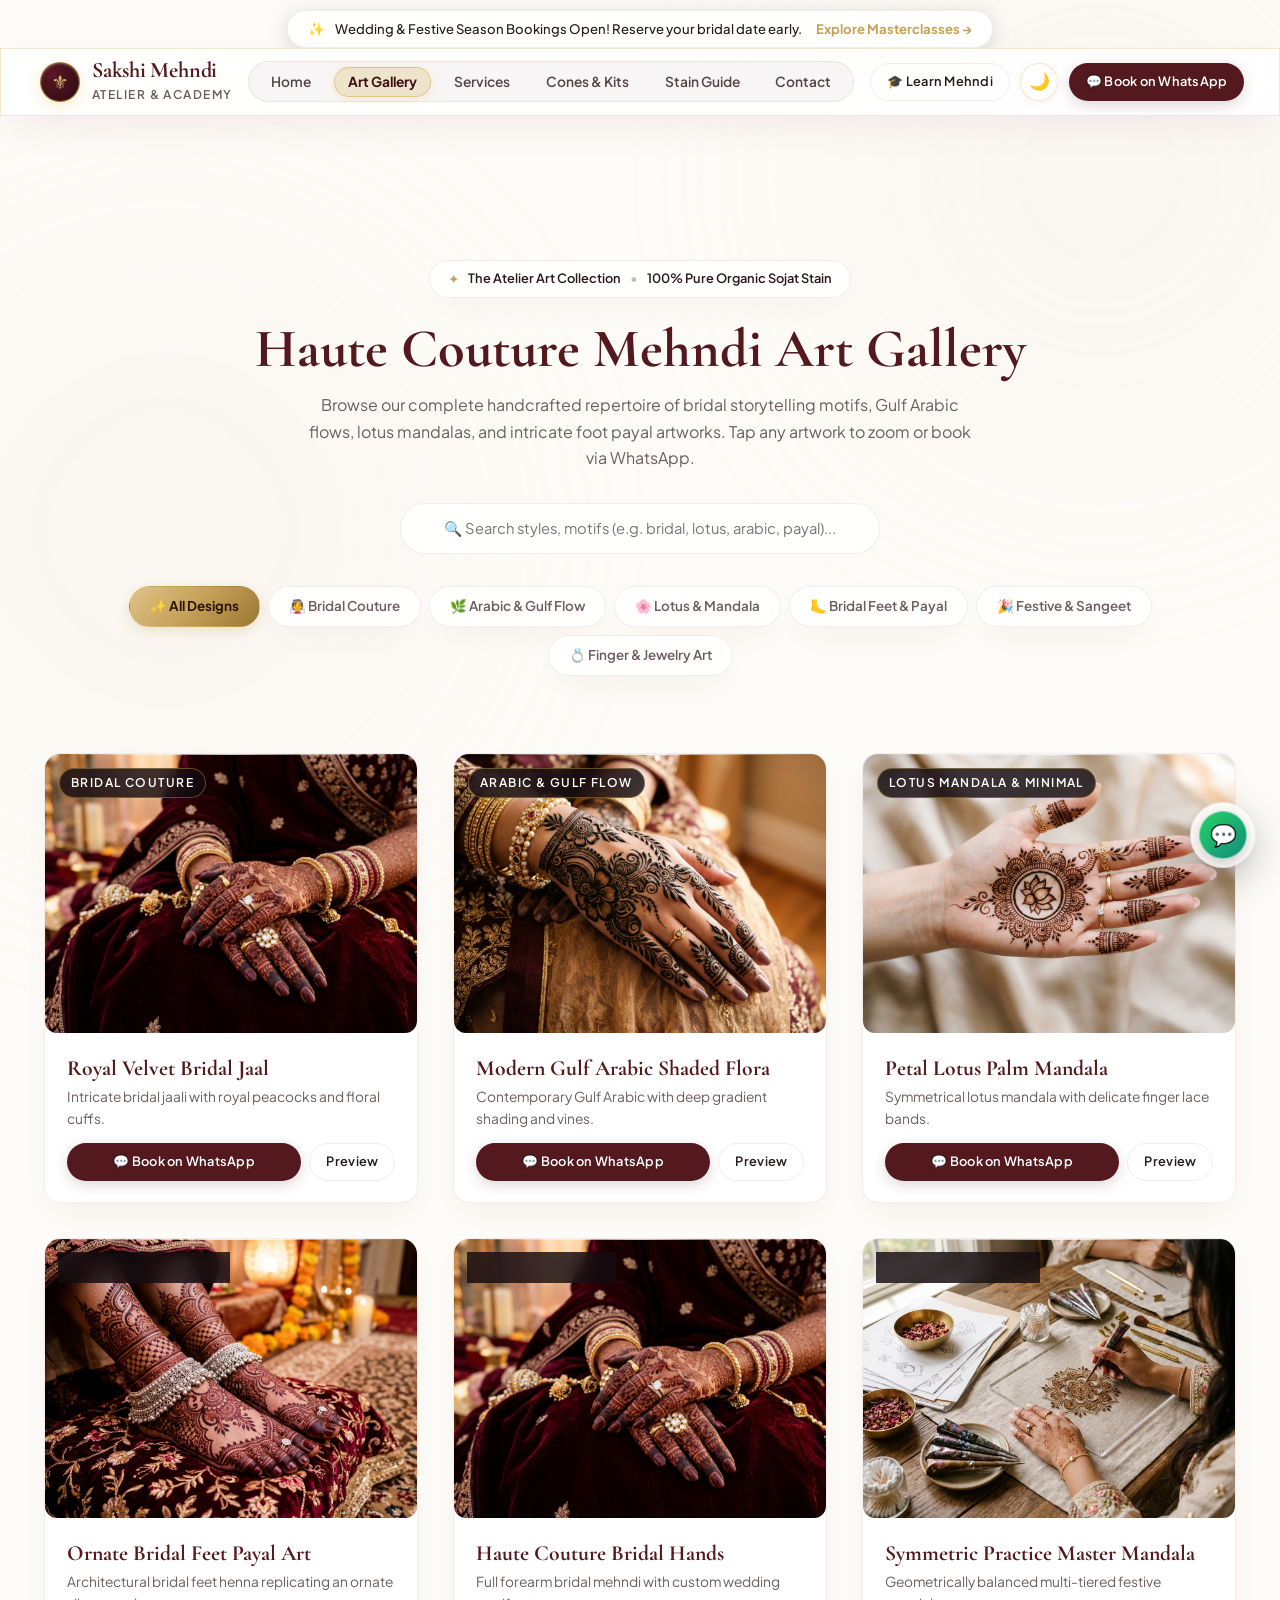
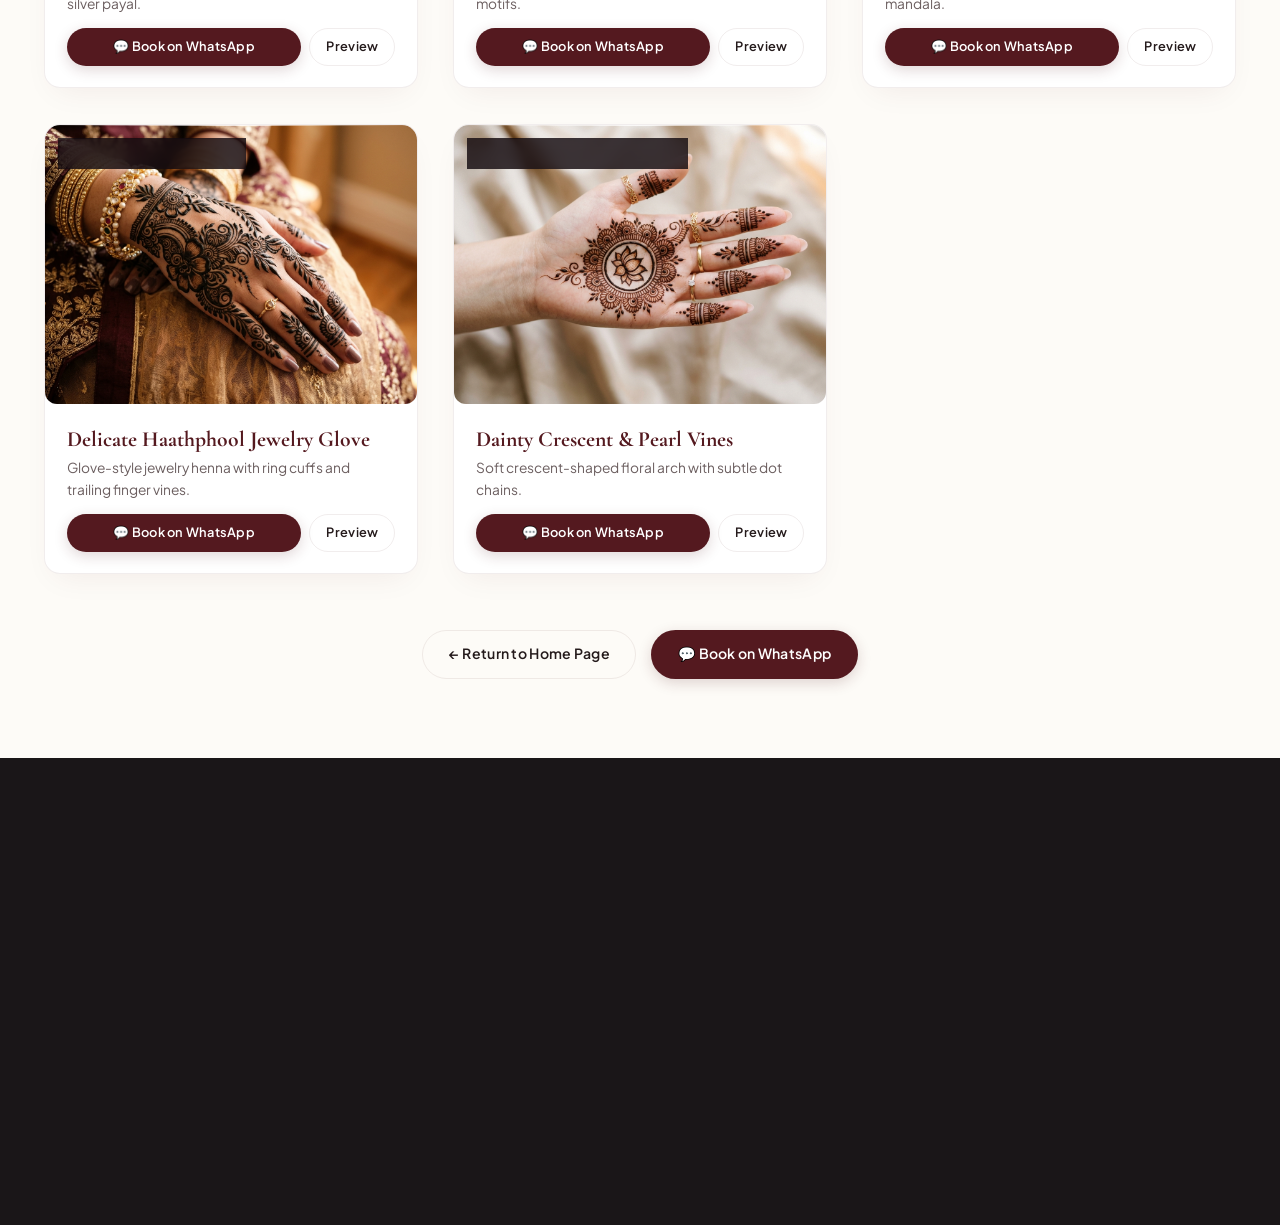
==== gallery.html @ 33da4d30 "fix: restore native browser momentum handoff for butter-smooth scrolling" ====
<!DOCTYPE html>
<html lang="en">
<head>
  <!-- Instant Device System Theme Initializer -->
  <script>
    (function() {
      try {
        var userSet = localStorage.getItem('mehndi_theme_user_set');
        var saved = userSet ? localStorage.getItem('mehndi_theme') : null;
        var prefersDark = window.matchMedia && window.matchMedia('(prefers-color-scheme: dark)').matches;
        var theme = saved || (prefersDark ? 'dark' : 'light');
        document.documentElement.setAttribute('data-theme', theme);
      } catch(e) {}
    })();
  </script>
  <meta charset="utf-8" />
  <meta name="viewport" content="width=device-width, initial-scale=1.0, maximum-scale=5.0" />
  
  <title>Art Gallery | Sakshi Mehndi Atelier &amp; Academy</title>
  <meta name="title" content="Art Gallery | Sakshi Mehndi Atelier & Academy" />
  <meta name="description" content="Explore our full collection of bespoke bridal mehndi, Gulf Arabic, lotus mandalas, bridal feet payal, and festive henna artworks." />
  <meta name="robots" content="index, follow" />
  <link rel="canonical" href="https://mehndi-by-sakshi.netlify.app/gallery.html" />

  <!-- Google Web Fonts -->
  <link rel="preconnect" href="https://fonts.googleapis.com" />
  <link rel="preconnect" href="https://fonts.gstatic.com" crossorigin />
  <link href="https://fonts.googleapis.com/css2?family=Cormorant+Garamond:ital,wght@0,500;0,600;0,700;1,500;1,600;1,700&family=Plus+Jakarta+Sans:wght@400;500;600;700&display=swap" rel="stylesheet" />

  <!-- Stylesheet -->
  <link rel="stylesheet" href="assets/css/style.css?v=3.8" />
</head>
<body class="gallery-page-body">

  <!-- Ambient Glass Glow Orbs -->
  <div class="ambient-glass-glow" aria-hidden="true">
    <div class="glass-glow-orb glow-rose-1"></div>
    <div class="glass-glow-orb glow-gold-1"></div>
    <div class="glass-glow-orb glow-blush-2"></div>
    <div class="glass-glow-orb glow-amber-4"></div>
  </div>

  <!-- Top Announcement Bar (Smooth Running Ticker on Mobile) -->
  <aside class="announcement-bar" role="complementary" aria-label="Announcement">
    <div class="announcement-inner">
      <div class="announcement-ticker-track">
        <span class="announcement-ticker-item">
          <span class="sparkle-icon">✨</span>
          <span class="announcement-text-content" id="announcement-text">Wedding &amp; Festive Season Bookings Open! Reserve your bridal date early.</span>
          <a href="index.html#academy" class="announcement-link">Explore Masterclasses &rarr;</a>
        </span>
        <span class="announcement-ticker-item announcement-dup" aria-hidden="true">
          <span class="sparkle-icon">✨</span>
          <span class="announcement-text-content-dup">Wedding &amp; Festive Season Bookings Open! Reserve your bridal date early.</span>
          <a href="index.html#academy" class="announcement-link">Explore Masterclasses &rarr;</a>
        </span>
      </div>
    </div>
  </aside>

  <!-- Floating Capsule Header -->
  <header class="site-header" id="site-header">
    <div class="container header-inner">
      <!-- Atelier Brand -->
      <a href="index.html" class="brand" aria-label="Sakshi Mehndi Homepage">
        <div class="brand-icon" title="Sakshi Mehndi Atelier">⚜</div>
        <div class="brand-info">
          <span class="brand-title brand-dynamic-name">Sakshi Mehndi</span>
          <span class="brand-subtitle">Atelier &amp; Academy</span>
        </div>
      </a>

      <!-- Desktop Navigation Menu -->
      <nav class="main-nav" aria-label="Main Navigation">
        <a href="index.html" class="nav-link">Home</a>
        <a href="gallery.html" class="nav-link active">Art Gallery</a>
        <a href="index.html#services" class="nav-link">Services</a>
        <a href="index.html#shop" class="nav-link">Cones &amp; Kits</a>
        <a href="index.html#aftercare" class="nav-link">Stain Guide</a>
        <a href="index.html#contact" class="nav-link">Contact</a>
      </nav>

      <!-- Action Buttons -->
      <div class="header-actions">
        <!-- Learn Option at Top -->
        <a href="index.html#academy" class="btn btn-outline btn-sm header-learn-btn" title="Learn Mehndi - Workshops & Classes">
          <span>🎓 Learn Mehndi</span>
        </a>

        <!-- Dark / Light Mode Switcher -->
        <button class="theme-toggle-btn" aria-label="Toggle Dark/Light Theme" title="Switch Theme">
          🌙
        </button>

        <!-- Header Enquiry Button -->
        <a href="index.html#contact" class="btn btn-gold btn-sm header-enquire-btn">
          <span>💬 Book on WhatsApp</span>
        </a>

        <!-- Mobile Menu Hamburger -->
        <button class="mobile-menu-btn" id="mobile-menu-open" aria-label="Open Mobile Menu">
          <span>☰</span>
        </button>
      </div>
    </div>
  </header>

  <!-- Mobile Navigation Drawer -->
  <div class="mobile-drawer" id="mobile-drawer" role="dialog" aria-modal="true">
    <div class="mobile-drawer-content">
      <div class="mobile-drawer-header">
        <span class="brand-title brand-dynamic-name">Sakshi Mehndi</span>
        <div style="display:flex; gap:0.5rem; align-items:center;">
          <button class="theme-toggle-btn" aria-label="Toggle Theme">🌙</button>
          <button id="mobile-menu-close" style="font-size: 1.6rem; color: var(--theme-primary); background:none; border:none; cursor:pointer;">✕</button>
        </div>
      </div>

      <nav class="mobile-nav-links">
        <a href="index.html#academy" class="mobile-learn-highlight" onclick="document.getElementById('mobile-drawer').classList.remove('open');">🎓 Learn Mehndi (Masterclasses)</a>
        <a href="gallery.html" class="active" onclick="document.getElementById('mobile-drawer').classList.remove('open');">🎨 Art Gallery (All Categories)</a>
        <a href="index.html#services" onclick="document.getElementById('mobile-drawer').classList.remove('open');">💍 Services</a>
        <a href="index.html#shop" onclick="document.getElementById('mobile-drawer').classList.remove('open');">🛍️ Cones &amp; Kits</a>
        <a href="index.html#aftercare" onclick="document.getElementById('mobile-drawer').classList.remove('open');">🌿 Stain Guide</a>
        <a href="index.html#reviews" onclick="document.getElementById('mobile-drawer').classList.remove('open');">⭐ Client Reviews</a>
        <a href="index.html#contact" onclick="document.getElementById('mobile-drawer').classList.remove('open');">📍 Contact Studio</a>
      </nav>

      <div class="mobile-drawer-footer">
        <a href="index.html#contact" class="btn btn-gold" style="width:100%; text-align:center;" onclick="document.getElementById('mobile-drawer').classList.remove('open');">
          💬 Book on WhatsApp
        </a>
      </div>
    </div>
  </div>

  <main style="padding-top: 5rem;">
    <!-- Gallery Hero Banner -->
    <section class="gallery-hero-banner" style="text-align: center; padding: 4rem 1rem 2rem;">
      <div class="container">
        <div class="hero-pill-badge glass-panel" style="margin: 0 auto 1.25rem;">
          <span class="pill-sparkle">✦</span>
          <span>The Atelier Art Collection</span>
          <span class="pill-dot">•</span>
          <span>100% Pure Organic Sojat Stain</span>
        </div>
        <h1 style="font-family: var(--font-serif); font-size: clamp(2.2rem, 5vw, 3.4rem); color: var(--theme-primary); line-height: 1.15; margin-bottom: 0.75rem;">
          Haute Couture <span class="text-gold">Mehndi Art</span> Gallery
        </h1>
        <p style="max-width: 680px; margin: 0 auto 2rem; color: var(--theme-text-muted); font-size: 1rem; line-height: 1.65;">
          Browse our complete handcrafted repertoire of bridal storytelling motifs, Gulf Arabic flows, lotus mandalas, and intricate foot payal artworks. Tap any artwork to zoom or book via WhatsApp.
        </p>

        <!-- Search Bar -->
        <div class="gallery-search-bar-wrap" style="max-width: 480px; margin: 0 auto 2rem;">
          <input type="text" id="gallery-search-input" class="form-input" placeholder="🔍 Search styles, motifs (e.g. bridal, lotus, arabic, payal)..." oninput="handleGallerySearch(this.value)" style="border-radius: var(--radius-full); padding: 0.75rem 1.4rem; text-align: center; font-size: 0.92rem;" />
        </div>

        <!-- Category Filters -->
        <div class="filter-bar" id="gallery-filter-chips">
          <button class="filter-btn active" onclick="filterGallery('all', this)" data-category="all">✨ All Designs</button>
          <button class="filter-btn" onclick="filterGallery('bridal', this)" data-category="bridal">👰 Bridal Couture</button>
          <button class="filter-btn" onclick="filterGallery('arabic', this)" data-category="arabic">🌿 Arabic &amp; Gulf Flow</button>
          <button class="filter-btn" onclick="filterGallery('minimal', this)" data-category="minimal">🌸 Lotus &amp; Mandala</button>
          <button class="filter-btn" onclick="filterGallery('feet', this)" data-category="feet">🦶 Bridal Feet &amp; Payal</button>
          <button class="filter-btn" onclick="filterGallery('festive', this)" data-category="festive">🎉 Festive &amp; Sangeet</button>
          <button class="filter-btn" onclick="filterGallery('jewelry', this)" data-category="jewelry">💍 Finger &amp; Jewelry Art</button>
        </div>
      </div>
    </section>

    <!-- Art Gallery Grid -->
    <section class="gallery-section" style="padding-top: 0;">
      <div class="container">
        <div class="gallery-grid" id="gallery-grid">
          <!-- Dynamically populated from data.js -->
        </div>

        <!-- Back to Home Action -->
        <div style="text-align: center; margin: 3.5rem 0 2rem;">
          <a href="index.html" class="btn btn-outline">
            <span>&larr; Return to Home Page</span>
          </a>
          <a href="index.html#contact" class="btn btn-gold" style="margin-left: 0.75rem;">
            <span>💬 Book on WhatsApp</span>
          </a>
        </div>
      </div>
    </section>
  </main>

  <!-- Footer -->
  <footer class="site-footer">
    <div class="container footer-grid">
      <div class="footer-col">
        <h4 class="brand-dynamic-name">Sakshi Mehndi</h4>
        <p style="font-size: 0.9rem; line-height: 1.65; color: rgba(247, 237, 225, 0.8);" class="brand-dynamic-tagline">
          Haute Couture Bridal Henna • 100% Organic Sojat Cones • Professional Masterclasses
        </p>
        <div style="margin-top: 1.25rem;">
          <a href="index.html#contact" class="btn btn-gold btn-sm">💬 Get in Touch</a>
        </div>
      </div>

      <div class="footer-col">
        <h4>Explore</h4>
        <ul class="footer-links">
          <li><a href="gallery.html">Full Art Gallery</a></li>
          <li><a href="index.html#services">Bridal Services</a></li>
          <li><a href="index.html#shop">Shop Organic Cones</a></li>
          <li><a href="index.html#academy">🎓 Learn Mehndi Masterclasses</a></li>
          <li><a href="index.html#aftercare">Stain Care Guide</a></li>
        </ul>
      </div>

      <div class="footer-col">
        <h4>Direct Connect</h4>
        <ul class="footer-links">
          <li><a href="index.html#academy">🎓 Learn Mehndi Workshops</a></li>
          <li><a href="index.html#contact">Studio Appointments</a></li>
          <li><a href="https://wa.me/917564969450" target="_blank" rel="noopener">WhatsApp Concierge</a></li>
          <li><a href="https://www.instagram.com/mehndiart_sakshi/" target="_blank" rel="noopener" class="dynamic-instagram-link">Instagram Portfolio</a></li>
        </ul>
      </div>

      <div class="footer-col">
        <h4>Atelier Studio</h4>
        <p style="font-size: 0.88rem; color: rgba(247, 237, 225, 0.8); line-height: 1.6;" class="brand-dynamic-address">
          Baba Path, Hurhuru, Hazaribagh, Jharkhand 825301
        </p>
      </div>
    </div>

    <div class="container footer-bottom">
      <span>&copy; <span id="current-year">2026</span> <strong class="brand-dynamic-name">Sakshi Mehndi Atelier</strong>. All rights reserved. </span>
      <span>Crafted with ❤️ for Brides &amp; Artists</span>
    </div>
  </footer>

  <!-- Floating WhatsApp Action -->
  <div class="floating-actions">
    <a href="https://wa.me/917564969450" class="float-btn float-whatsapp" id="floating-whatsapp-btn" target="_blank" rel="noopener" aria-label="Chat on WhatsApp" title="Chat on WhatsApp">
      💬
    </a>
  </div>

  <!-- Image Lightbox Modal -->
  <div class="lightbox-modal" id="lightbox-modal" role="dialog" aria-modal="true">
    <div class="lightbox-content">
      <button onclick="closeLightbox()" style="position: absolute; top: 1rem; right: 1rem; z-index: 10; color: #fff; font-size: 1.8rem; background: rgba(0,0,0,0.5); width: 40px; height: 40px; border-radius: 50%;">✕</button>
      <img src="" id="lightbox-img" alt="Mehndi Artwork Large Preview" />
      <div class="lightbox-details">
        <div>
          <h3 id="lightbox-title" style="font-family: var(--font-serif); font-size: 1.35rem; color: var(--theme-gold-light);">Artwork</h3>
          <p id="lightbox-desc" style="font-size: 0.88rem; color: rgba(255,255,255,0.85); margin-top: 0.25rem;">Artwork description</p>
        </div>
        <button class="btn btn-whatsapp btn-sm" onclick="bookCurrentLightboxArt()">
          <span>💬 Book This Design</span>
        </button>
      </div>
    </div>
  </div>

  <!-- ==========================================================================
       WEBSITE OWNER CUSTOMIZATION PORTAL (ADMIN DASHBOARD MODAL)
       ========================================================================== -->
  <div class="admin-modal-overlay" id="admin-modal-overlay">
        <!-- PIN Verification Dialog -->
    <div class="pin-dialog" id="admin-pin-view" style="display: none;">
      <div class="pin-dialog-emblem">👑</div>
      <h3 class="pin-dialog-title">Owner Atelier Portal</h3>
      <p class="pin-dialog-desc">
        Enter your owner passcode to manage live artworks, contacts, bridal bookings, and academy courses.
      </p>
      <div class="pin-input-group">
        <input type="password" id="admin-pin-input" class="form-input pin-input" maxlength="8" placeholder="••••••" onkeydown="if(event.key==='Enter') AdminPortal.verifyPin()" />
        <button id="admin-pin-submit-btn" class="btn btn-primary pin-submit-btn" onclick="AdminPortal.verifyPin()">Login</button>
      </div>
      <div id="admin-pin-status" style="min-height: 1.3rem; font-size: 0.82rem; margin-bottom: 0.85rem; font-weight: 500;"></div>
      <button class="btn btn-outline btn-sm pin-cancel-btn" onclick="AdminPortal.close()">Cancel</button>
    </div>

    <!-- Main Full Customization Dashboard -->
    <div class="admin-modal" id="admin-dashboard-view" style="display: none;">
      <!-- Luxury Unified Header -->
      <div class="admin-header">
        <div class="admin-brand-lockup">
          <div class="admin-emblem-badge">
            <span class="admin-emblem-icon">👑</span>
          </div>
          <div class="admin-title-group">
            <div class="admin-title-row">
              <h3 class="admin-main-title">Sakshi Mehndi Atelier</h3>
              <span class="admin-live-badge">
                <span class="admin-pulse-dot"></span> Live Cloud Sync
              </span>
            </div>
            <p class="admin-sub-title">Master Atelier Suite • Real-time Worldwide Publishing</p>
          </div>
        </div>

        <div class="admin-header-actions">
          <div class="admin-quick-jump-box">
            <span class="admin-quick-jump-icon">⚡</span>
            <select id="admin-quick-select" class="admin-modern-select" onchange="AdminPortal.switchTab(this.value)">
              <option value="profile">🏢 Brand &amp; Contacts</option>
              <option value="gallery">🎨 Mehndi Artworks (Upload/Delete)</option>
              <option value="products">🛍️ Shop &amp; Organic Cones</option>
              <option value="services">💍 Bridal &amp; Festive Services</option>
              <option value="hero">✍️ Hero &amp; Website Texts</option>
              <option value="courses">🎓 Academy &amp; Masterclasses</option>
              <option value="reviews">⭐ Customer Reviews</option>
              <option value="google">🌐 Google SEO &amp; Security</option>
            </select>
          </div>
          <button id="admin-modal-close" class="admin-close-btn" aria-label="Close Admin Modal">✕</button>
        </div>
      </div>

      <!-- Navigation Tabs (Sleek Single-Tier Navigation Bar) -->
      <nav class="admin-tabs" aria-label="Admin Tabs">
        <button class="admin-tab-btn active" data-tab="profile">
          <span>🏢 Contacts &amp; Brand</span>
        </button>
        <button class="admin-tab-btn" data-tab="gallery">
          <span>🎨 Mehndi Artworks</span>
        </button>
        <button class="admin-tab-btn" data-tab="products">
          <span>🛍️ Henna Shop</span>
        </button>
        <button class="admin-tab-btn" data-tab="services">
          <span>💍 Bridal Services</span>
        </button>
        <button class="admin-tab-btn" data-tab="hero">
          <span>✍️ Hero &amp; Texts</span>
        </button>
        <button class="admin-tab-btn" data-tab="courses">
          <span>🎓 Academy &amp; Courses</span>
        </button>
        <button class="admin-tab-btn" data-tab="reviews">
          <span>⭐ Reviews</span>
        </button>
        <button class="admin-tab-btn" data-tab="google">
          <span>🌐 SEO &amp; Backup</span>
        </button>
      </nav>

      <!-- Tab Content Area -->
      <div class="admin-body">
        <!-- TAB 1: PROFILE & CONTACTS -->
        <section class="admin-tab-content active" id="admin-tab-profile">
          <!-- Quick Jump Management Hub Cards -->
          <div style="background: rgba(212, 175, 55, 0.08); border: 1px solid rgba(212, 175, 55, 0.25); border-radius: var(--radius-md); padding: 1.25rem; margin-bottom: 1.5rem;">
            <div style="display: flex; align-items: center; justify-content: space-between; margin-bottom: 0.85rem; flex-wrap: wrap; gap: 0.5rem;">
              <span style="font-size: 0.85rem; font-weight: 700; color: var(--theme-gold-light); text-transform: uppercase; letter-spacing: 0.05em;">
                ✨ Quick Atelier Control Hub (Click to jump directly):
              </span>
              <span style="font-size: 0.75rem; color: var(--theme-text-muted);">Full control of live site elements</span>
            </div>
            <div style="display: grid; grid-template-columns: repeat(auto-fit, minmax(200px, 1fr)); gap: 0.75rem;">
              <button type="button" onclick="AdminPortal.switchTab('gallery')" style="display: flex; align-items: center; gap: 0.75rem; padding: 0.85rem 1rem; border-radius: 10px; background: rgba(255,255,255,0.06); border: 1px solid rgba(255,255,255,0.15); color: #ffffff; text-align: left; cursor: pointer; transition: all 0.2s;">
                <span style="font-size: 1.6rem;">🎨</span>
                <div>
                  <div style="font-weight: 700; font-size: 0.9rem; color: var(--theme-gold);">Mehndi Arts Gallery</div>
                  <div style="font-size: 0.75rem; color: var(--theme-text-muted);">Upload &amp; delete art photos</div>
                </div>
              </button>
              <button type="button" onclick="AdminPortal.switchTab('products')" style="display: flex; align-items: center; gap: 0.75rem; padding: 0.85rem 1rem; border-radius: 10px; background: rgba(255,255,255,0.06); border: 1px solid rgba(255,255,255,0.15); color: #ffffff; text-align: left; cursor: pointer; transition: all 0.2s;">
                <span style="font-size: 1.6rem;">🛍️</span>
                <div>
                  <div style="font-weight: 700; font-size: 0.9rem; color: var(--theme-gold);">Selling Items</div>
                  <div style="font-size: 0.75rem; color: var(--theme-text-muted);">List, edit &amp; remove products</div>
                </div>
              </button>
              <button type="button" onclick="AdminPortal.switchTab('services')" style="display: flex; align-items: center; gap: 0.75rem; padding: 0.85rem 1rem; border-radius: 10px; background: rgba(255,255,255,0.06); border: 1px solid rgba(255,255,255,0.15); color: #ffffff; text-align: left; cursor: pointer; transition: all 0.2s;">
                <span style="font-size: 1.6rem;">💍</span>
                <div>
                  <div style="font-weight: 700; font-size: 0.9rem; color: var(--theme-gold);">Services &amp; Packages</div>
                  <div style="font-size: 0.75rem; color: var(--theme-text-muted);">Add &amp; customize packages</div>
                </div>
              </button>
            </div>
          </div>

          <h4 style="font-family: var(--font-serif); font-size: 1.35rem; color: var(--theme-primary); margin-bottom: 1rem;">
            Business Profile &amp; Contact Information
          </h4>
          <div style="display: grid; grid-template-columns: 1fr 1fr; gap: 1rem;">
            <div class="form-group">
              <label class="form-label">Brand / Business Name</label>
              <input type="text" id="admin-brand-name" class="form-input" />
            </div>
            <div class="form-group">
              <label class="form-label">Lead Artist Name</label>
              <input type="text" id="admin-artist-name" class="form-input" />
            </div>
          </div>

          <div class="form-group">
            <label class="form-label">Brand Tagline / Subtitle</label>
            <input type="text" id="admin-tagline" class="form-input" />
          </div>

          <div style="display: grid; grid-template-columns: 1fr 1fr; gap: 1rem;">
            <div class="form-group">
              <label class="form-label">WhatsApp Number (For Orders &amp; Bookings)</label>
              <input type="text" id="admin-whatsapp" class="form-input" placeholder="e.g. 917564969450 (Country code, no +)" />
            </div>
            <div class="form-group">
              <label class="form-label">Display Phone Number</label>
              <input type="text" id="admin-phone" class="form-input" placeholder="+91 75649 69450" />
            </div>
          </div>

          <div style="display: grid; grid-template-columns: 1fr 1fr; gap: 1rem;">
            <div class="form-group">
              <label class="form-label">Email Address</label>
              <input type="email" id="admin-email" class="form-input" />
            </div>
            <div class="form-group">
              <label class="form-label">City &amp; Coverage Area</label>
              <input type="text" id="admin-city" class="form-input" />
            </div>
          </div>

          <div class="form-group">
            <label class="form-label">Physical Studio Address</label>
            <input type="text" id="admin-address" class="form-input" />
          </div>

          <div style="display: grid; grid-template-columns: 1fr 1fr; gap: 1rem;">
            <div class="form-group">
              <label class="form-label">Instagram Profile URL</label>
              <input type="url" id="admin-instagram" class="form-input" placeholder="https://www.instagram.com/mehndiart_sakshi/" />
            </div>
            <div class="form-group">
              <label class="form-label">Instagram Handle</label>
              <input type="text" id="admin-ig-handle" class="form-input" placeholder="@mehndiart_sakshi" />
            </div>
          </div>

          <div class="form-group">
            <label class="form-label">Google Maps Location Link</label>
            <input type="url" id="admin-maps-url" class="form-input" />
          </div>

          <div class="form-group">
            <label class="form-label">Top Announcement Bar Text</label>
            <input type="text" id="admin-announcement" class="form-input" />
          </div>

          <div class="form-group">
            <label class="form-label">About / Artist Bio</label>
            <textarea id="admin-about-bio" class="form-textarea" rows="3"></textarea>
          </div>

          <div style="display: grid; grid-template-columns: 1fr 1fr 1fr; gap: 1rem;">
            <div class="form-group">
              <label class="form-label">Years of Experience</label>
              <input type="text" id="admin-stat-years" class="form-input" />
            </div>
            <div class="form-group">
              <label class="form-label">Brides Dressed</label>
              <input type="text" id="admin-stat-brides" class="form-input" />
            </div>
            <div class="form-group">
              <label class="form-label">Students Trained</label>
              <input type="text" id="admin-stat-students" class="form-input" />
            </div>
          </div>

          <div style="background: var(--theme-bg-surface); padding: 1.15rem; border-radius: var(--radius-sm); border: 1px dashed var(--theme-gold); margin-top: 1.5rem;">
            <h5 style="color: var(--theme-primary); font-size: 0.98rem; font-weight: 700; margin-bottom: 0.35rem;">🔐 Owner Security: Change Dashboard Passcode (PIN)</h5>
            <p style="font-size: 0.8rem; color: var(--theme-text-muted); margin-bottom: 0.75rem;">Set a custom secret PIN to access this Owner Atelier Dashboard safely.</p>
            <div style="display: flex; gap: 0.75rem; align-items: center;">
              <input type="password" id="admin-new-pin" class="form-input" style="max-width: 160px; text-align: center; font-size: 1.1rem; letter-spacing: 0.25em;" placeholder="New PIN" maxlength="8" />
              <button type="button" class="btn btn-gold btn-sm" onclick="AdminPortal.changePin()">Update Passcode</button>
            </div>
          </div>

          <button class="btn btn-primary" onclick="AdminPortal.saveProfile()" style="margin-top: 1.5rem;">
            💾 Save Profile &amp; Apply Live
          </button>
        </section>

        <!-- TAB 2: HERO & ALL WEBSITE TEXTS -->
        <section class="admin-tab-content" id="admin-tab-hero">
          <h4 style="font-family: var(--font-serif); font-size: 1.35rem; color: var(--theme-primary); margin-bottom: 0.5rem;">
            Edit Hero Section &amp; Headlines
          </h4>
          <p style="font-size: 0.85rem; color: var(--theme-text-muted); margin-bottom: 1.25rem;">
            Full control over every major heading and text displayed on the homepage.
          </p>

          <div style="display: grid; grid-template-columns: 1fr 1fr; gap: 1rem;">
            <div class="form-group">
              <label class="form-label">Hero Badge 1</label>
              <input type="text" id="admin-hero-tag1" class="form-input" />
            </div>
            <div class="form-group">
              <label class="form-label">Hero Badge 2</label>
              <input type="text" id="admin-hero-tag2" class="form-input" />
            </div>
          </div>

          <div style="display: grid; grid-template-columns: 1fr 1fr 1fr; gap: 1rem;">
            <div class="form-group">
              <label class="form-label">Headline First Part</label>
              <input type="text" id="admin-hero-headline-main" class="form-input" />
            </div>
            <div class="form-group">
              <label class="form-label">Headline Highlight (Gold)</label>
              <input type="text" id="admin-hero-headline-highlight" class="form-input" />
            </div>
            <div class="form-group">
              <label class="form-label">Headline Ending</label>
              <input type="text" id="admin-hero-headline-end" class="form-input" />
            </div>
          </div>

          <div class="form-group">
            <label class="form-label">Hero Lead Paragraph Text</label>
            <textarea id="admin-hero-lead" class="form-textarea" rows="3"></textarea>
          </div>

          <!-- Hero Image Upload -->
          <div style="display: grid; grid-template-columns: 1fr 1fr; gap: 1rem; align-items: flex-end;">
            <div class="form-group">
              <label class="form-label">Upload New Hero Photo from Device</label>
              <input type="file" id="hero-image-file" class="form-input" accept="image/*" />
            </div>
            <div class="form-group">
              <label class="form-label">Or Hero Image URL</label>
              <input type="text" id="admin-hero-image-url" class="form-input" />
            </div>
          </div>

          <div style="margin: 0.5rem 0;">
            <img id="admin-hero-img-preview" src="" alt="Hero Preview" style="display: none; max-height: 120px; border-radius: 8px; border: 1px solid var(--theme-border);" />
          </div>

          <div style="display: grid; grid-template-columns: 1fr 1fr; gap: 1rem;">
            <div class="form-group">
              <label class="form-label">Floating Card Title</label>
              <input type="text" id="admin-hero-badge-title" class="form-input" />
            </div>
            <div class="form-group">
              <label class="form-label">Floating Card Subtitle</label>
              <input type="text" id="admin-hero-badge-text" class="form-input" />
            </div>
          </div>

          <h5 style="font-family: var(--font-serif); font-size: 1.2rem; color: var(--theme-primary); margin: 1.5rem 0 0.75rem 0;">
            Customize Section Headings
          </h5>
          <div style="display: grid; grid-template-columns: 1fr 1fr 1fr; gap: 1rem;">
            <div class="form-group">
              <label class="form-label">Gallery Section Title</label>
              <input type="text" id="admin-sh-gallery-title" class="form-input" />
            </div>
            <div class="form-group">
              <label class="form-label">Services Section Title</label>
              <input type="text" id="admin-sh-services-title" class="form-input" />
            </div>
            <div class="form-group">
              <label class="form-label">Shop Section Title</label>
              <input type="text" id="admin-sh-shop-title" class="form-input" />
            </div>
          </div>

          <div style="display: grid; grid-template-columns: 1fr 1fr; gap: 1rem;">
            <div class="form-group">
              <label class="form-label">Academy Section Title</label>
              <input type="text" id="admin-sh-academy-title" class="form-input" />
            </div>
            <div class="form-group">
              <label class="form-label">Reviews Section Title</label>
              <input type="text" id="admin-sh-reviews-title" class="form-input" />
            </div>
          </div>

          <button class="btn btn-primary" onclick="AdminPortal.saveHeroAndTexts()" style="margin-top: 1rem;">
            💾 Save All Texts &amp; Apply Live
          </button>
        </section>

        <!-- TAB 3: MEHNDI ARTS GALLERY MANAGER -->
        <section class="admin-tab-content" id="admin-tab-gallery">
          <div style="display: flex; align-items: center; justify-content: space-between; margin-bottom: 1rem;">
            <h4 style="font-family: var(--font-serif); font-size: 1.35rem; color: var(--theme-primary);">
              Mehndi Art Gallery Portfolio
            </h4>
            <button class="btn btn-gold btn-sm" onclick="AdminPortal.resetArtForm()">+ Add New Artwork</button>
          </div>

          <!-- Add / Edit Art Form -->
          <div id="art-form-container" style="background: var(--theme-bg-subtle); padding: 1.35rem; border-radius: var(--radius-md); margin-bottom: 1.5rem; border: 1px solid var(--theme-border);">
            <h5 style="font-weight: 700; color: var(--theme-primary); margin-bottom: 0.75rem;" id="art-form-title">
              Add or Edit Mehndi Artwork
            </h5>
            <form onsubmit="AdminPortal.saveArtwork(event)">
              <input type="hidden" id="art-edit-id" />
              
              <div style="display: grid; grid-template-columns: 1fr 1fr; gap: 1rem;">
                <div class="form-group">
                  <label class="form-label">Artwork Title *</label>
                  <input type="text" id="art-title-input" class="form-input" placeholder="e.g. Royal Rajasthani Bridal Jaal" required />
                </div>
                <div class="form-group">
                  <label class="form-label">Category</label>
                  <select id="art-category-input" class="form-select">
                    <option value="bridal">👰 Bridal Couture</option>
                    <option value="arabic">🌿 Arabic &amp; Gulf Flow</option>
                    <option value="minimal">🌸 Lotus Mandala &amp; Minimal</option>
                    <option value="feet">🦶 Bridal Feet &amp; Payal</option>
                    <option value="festive">🎉 Festive &amp; Sangeet</option>
                    <option value="jewelry">💍 Finger &amp; Jewelry Art</option>
                  </select>
                </div>
              </div>

              <div style="display: grid; grid-template-columns: 1fr 1fr; gap: 1rem;">
                <div class="form-group">
                  <label class="form-label">Category Label (Display badge)</label>
                  <input type="text" id="art-catlabel-input" class="form-input" placeholder="e.g. Bridal Full Hand" />
                </div>
                <div class="form-group">
                  <label class="form-label">Tags (comma-separated)</label>
                  <input type="text" id="art-tags-input" class="form-input" placeholder="Bridal, Peacock, Royal, Jaal" />
                </div>
              </div>

              <!-- Image Input Options -->
              <div style="display: grid; grid-template-columns: 1fr 1fr; gap: 1rem; align-items: flex-end;">
                <div class="form-group">
                  <label class="form-label">Upload Photo from Device (Instant Base64)</label>
                  <input type="file" id="art-image-file" class="form-input" accept="image/*" />
                </div>
                <div class="form-group">
                  <label class="form-label">Or Image URL</label>
                  <input type="text" id="art-image-url" class="form-input" placeholder="assets/images/bridal_hero.jpg" />
                </div>
              </div>

              <div style="margin: 0.5rem 0;">
                <img id="art-img-preview" src="" alt="Preview" style="display: none; max-height: 120px; border-radius: 6px; border: 1px solid var(--theme-border);" />
              </div>

              <div class="form-group">
                <label class="form-label">Design Description</label>
                <textarea id="art-desc-input" class="form-textarea" rows="2" placeholder="Describe the motifs, stain, and occasion..."></textarea>
              </div>

              <div style="display: flex; gap: 0.75rem;">
                <button type="submit" class="btn btn-primary btn-sm">
                  <span id="art-form-btn-text">Add Artwork</span>
                </button>
                <button type="button" class="btn btn-outline btn-sm" onclick="AdminPortal.resetArtForm()">Clear</button>
              </div>
            </form>
          </div>

          <!-- Existing Artworks Table -->
          <table class="admin-table">
            <thead>
              <tr>
                <th>Thumb</th>
                <th>Title &amp; Category</th>
                <th>Actions</th>
              </tr>
            </thead>
            <tbody id="admin-gallery-list">
              <!-- Dynamically rendered -->
            </tbody>
          </table>
        </section>

        <!-- TAB 4: SHOP ITEMS & CONES MANAGER -->
        <section class="admin-tab-content" id="admin-tab-products">
          <div style="display: flex; align-items: center; justify-content: space-between; margin-bottom: 1rem;">
            <h4 style="font-family: var(--font-serif); font-size: 1.35rem; color: var(--theme-primary);">
              Shop Items &amp; Products
            </h4>
            <button class="btn btn-gold btn-sm" onclick="AdminPortal.resetProductForm()">+ Add New Product</button>
          </div>

          <!-- Add / Edit Product Form -->
          <div id="prod-form-container" style="background: var(--theme-bg-subtle); padding: 1.35rem; border-radius: var(--radius-md); margin-bottom: 1.5rem; border: 1px solid var(--theme-border);">
            <h5 style="font-weight: 700; color: var(--theme-primary); margin-bottom: 0.75rem;" id="prod-form-title">
              Add or Edit Product
            </h5>
            <form onsubmit="AdminPortal.saveProduct(event)">
              <input type="hidden" id="prod-edit-id" />

              <div class="form-group">
                <label class="form-label">Product Name *</label>
                <input type="text" id="prod-name-input" class="form-input" placeholder="e.g. Organic Sojat Bridal Cones (Pack of 5)" required />
              </div>

              <div style="display: grid; grid-template-columns: 1fr 1fr 1fr; gap: 1rem;">
                <div class="form-group">
                  <label class="form-label">Pack Size / Quantity</label>
                  <input type="text" id="prod-weight-input" class="form-input" placeholder="e.g. Pack of 5 Cones (30g each)" />
                </div>
                <div class="form-group">
                  <label class="form-label">Freshness / Shelf Life</label>
                  <input type="text" id="prod-shelf-input" class="form-input" placeholder="e.g. Keep frozen up to 6 months" />
                </div>
                <div class="form-group">
                  <label class="form-label">Product Badge</label>
                  <input type="text" id="prod-badge-input" class="form-input" placeholder="Bestseller / 100% Organic" />
                </div>
              </div>

              <div style="display: grid; grid-template-columns: 1fr 1fr; gap: 1rem;">
                <div class="form-group">
                  <label class="form-label">Category</label>
                  <select id="prod-category-input" class="form-select">
                    <option value="cones">Henna Cones</option>
                    <option value="powder">Henna Powder</option>
                    <option value="oils">Essential Oils</option>
                    <option value="tools">Practice Boards &amp; Tools</option>
                    <option value="kits">Master Toolkits</option>
                  </select>
                </div>
                <div class="form-group" style="display: flex; align-items: center; gap: 0.5rem; margin-top: 1.8rem;">
                  <input type="checkbox" id="prod-stock-input" checked style="width: 18px; height: 18px;" />
                  <label class="form-label" for="prod-stock-input" style="margin-bottom: 0;">Currently In Stock</label>
                </div>
              </div>

              <!-- Product Image -->
              <div style="display: grid; grid-template-columns: 1fr 1fr; gap: 1rem; align-items: flex-end;">
                <div class="form-group">
                  <label class="form-label">Upload Product Photo</label>
                  <input type="file" id="prod-image-file" class="form-input" accept="image/*" />
                </div>
                <div class="form-group">
                  <label class="form-label">Or Image URL</label>
                  <input type="text" id="prod-image-url" class="form-input" placeholder="assets/images/henna_cones.jpg" />
                </div>
              </div>

              <div style="margin: 0.5rem 0;">
                <img id="prod-img-preview" src="" alt="Preview" style="display: none; max-height: 120px; border-radius: 6px; border: 1px solid var(--theme-border);" />
              </div>

              <div class="form-group">
                <label class="form-label">Product Description</label>
                <textarea id="prod-desc-input" class="form-textarea" rows="2" placeholder="Details about ingredients, stain performance, packaging..."></textarea>
              </div>

              <div style="display: flex; gap: 0.75rem;">
                <button type="submit" class="btn btn-primary btn-sm">
                  <span id="prod-form-btn-text">Add Product</span>
                </button>
                <button type="button" class="btn btn-outline btn-sm" onclick="AdminPortal.resetProductForm()">Clear</button>
              </div>
            </form>
          </div>

          <!-- Products Table -->
          <table class="admin-table">
            <thead>
              <tr>
                <th>Thumb</th>
                <th>Product &amp; Specs</th>
                <th>Status</th>
                <th>Actions</th>
              </tr>
            </thead>
            <tbody id="admin-products-list">
              <!-- Dynamically rendered -->
            </tbody>
          </table>
        </section>

        <!-- TAB 5: SERVICES & PACKAGES MANAGER -->
        <section class="admin-tab-content" id="admin-tab-services">
          <div style="display: flex; align-items: center; justify-content: space-between; margin-bottom: 1rem;">
            <h4 style="font-family: var(--font-serif); font-size: 1.35rem; color: var(--theme-primary);">
              Services &amp; Packages Manager
            </h4>
            <button class="btn btn-gold btn-sm" onclick="AdminPortal.resetServiceForm()">+ Add New Service</button>
          </div>

          <div id="srv-form-container" style="background: var(--theme-bg-subtle); padding: 1.35rem; border-radius: var(--radius-md); margin-bottom: 1.5rem; border: 1px solid var(--theme-border);">
            <h5 style="font-weight: 700; color: var(--theme-primary); margin-bottom: 0.75rem;">
              Add or Edit Service Package
            </h5>
            <form onsubmit="AdminPortal.saveService(event)">
              <input type="hidden" id="srv-edit-id" />

              <div style="display: grid; grid-template-columns: 1fr 1fr; gap: 1rem;">
                <div class="form-group">
                  <label class="form-label">Service Title *</label>
                  <input type="text" id="srv-title-input" class="form-input" placeholder="e.g. Haute Couture Bridal Mehndi" required />
                </div>
                <div class="form-group">
                  <label class="form-label">Subtitle / Occasion Focus</label>
                  <input type="text" id="srv-subtitle-input" class="form-input" placeholder="e.g. Personalized Wedding Storytelling" />
                </div>
              </div>

              <div class="form-group">
                <label class="form-label">Duration</label>
                <input type="text" id="srv-duration-input" class="form-input" placeholder="e.g. 4 - 6 Hours" />
              </div>

              <div class="form-group">
                <label class="form-label">Service Description</label>
                <textarea id="srv-desc-input" class="form-textarea" rows="2"></textarea>
              </div>

              <div class="form-group">
                <label class="form-label">Features Included (One per line)</label>
                <textarea id="srv-features-input" class="form-textarea" rows="3" placeholder="Both hands up to mid-forearm&#10;Intricate traditional jaal &amp; mandalas&#10;Feet up to ankle"></textarea>
              </div>

              <div style="display: flex; gap: 0.75rem;">
                <button type="submit" class="btn btn-primary btn-sm">
                  <span id="srv-form-btn-text">Add Service</span>
                </button>
                <button type="button" class="btn btn-outline btn-sm" onclick="AdminPortal.resetServiceForm()">Clear</button>
              </div>
            </form>
          </div>

          <table class="admin-table">
            <thead>
              <tr>
                <th>Service &amp; Duration</th>
                <th>Actions</th>
              </tr>
            </thead>
            <tbody id="admin-services-list">
              <!-- Dynamically rendered -->
            </tbody>
          </table>
        </section>

        <!-- TAB 6: TEACH / ACADEMY COURSES MANAGER -->
        <section class="admin-tab-content" id="admin-tab-courses">
          <div style="display: flex; align-items: center; justify-content: space-between; margin-bottom: 1rem;">
            <h4 style="font-family: var(--font-serif); font-size: 1.35rem; color: var(--theme-primary);">
              Teach &amp; Academy Masterclasses
            </h4>
            <button class="btn btn-gold btn-sm" onclick="AdminPortal.resetCourseForm()">+ Add New Course</button>
          </div>

          <div id="course-form-container" style="background: var(--theme-bg-subtle); padding: 1.35rem; border-radius: var(--radius-md); margin-bottom: 1.5rem; border: 1px solid var(--theme-border);">
            <h5 style="font-weight: 700; color: var(--theme-primary); margin-bottom: 0.75rem;">
              Add or Edit Course
            </h5>
            <form onsubmit="AdminPortal.saveCourse(event)">
              <input type="hidden" id="course-edit-id" />

              <div class="form-group">
                <label class="form-label">Course Title *</label>
                <input type="text" id="course-title-input" class="form-input" placeholder="e.g. Complete Bridal Artist Certification" required />
              </div>

              <div style="display: grid; grid-template-columns: 1fr 1fr 1fr; gap: 1rem;">
                <div class="form-group">
                  <label class="form-label">Course Fee (₹) *</label>
                  <input type="number" id="course-fee-input" class="form-input" placeholder="7999" required />
                </div>
                <div class="form-group">
                  <label class="form-label">Duration</label>
                  <input type="text" id="course-duration-input" class="form-input" placeholder="4 Weeks (16 Sessions)" />
                </div>
                <div class="form-group">
                  <label class="form-label">Mode</label>
                  <input type="text" id="course-mode-input" class="form-input" placeholder="Studio & Live Online" />
                </div>
              </div>

              <div style="display: grid; grid-template-columns: 1fr 1fr; gap: 1rem; align-items: flex-end;">
                <div class="form-group">
                  <label class="form-label">Upload Course Thumbnail</label>
                  <input type="file" id="course-image-file" class="form-input" accept="image/*" />
                </div>
                <div class="form-group">
                  <label class="form-label">Or Image URL</label>
                  <input type="text" id="course-image-url" class="form-input" placeholder="assets/images/teach_mehndi.jpg" />
                </div>
              </div>

              <div style="margin: 0.5rem 0;">
                <img id="course-img-preview" src="" alt="Preview" style="display: none; max-height: 120px; border-radius: 6px; border: 1px solid var(--theme-border);" />
              </div>

              <div class="form-group">
                <label class="form-label">Course Description</label>
                <textarea id="course-desc-input" class="form-textarea" rows="2"></textarea>
              </div>

              <div class="form-group">
                <label class="form-label">Syllabus Highlights (One topic per line)</label>
                <textarea id="course-syllabus-input" class="form-textarea" rows="3"></textarea>
              </div>

              <div style="display: flex; gap: 0.75rem;">
                <button type="submit" class="btn btn-primary btn-sm">
                  <span id="course-form-btn-text">Add Course</span>
                </button>
                <button type="button" class="btn btn-outline btn-sm" onclick="AdminPortal.resetCourseForm()">Clear</button>
              </div>
            </form>
          </div>

          <table class="admin-table">
            <thead>
              <tr>
                <th>Thumb</th>
                <th>Course Details</th>
                <th>Actions</th>
              </tr>
            </thead>
            <tbody id="admin-courses-list">
              <!-- Dynamically rendered -->
            </tbody>
          </table>
        </section>

        <!-- TAB 7: CUSTOMER REVIEWS MANAGER -->
        <section class="admin-tab-content" id="admin-tab-reviews">
          <div style="display: flex; align-items: center; justify-content: space-between; margin-bottom: 1rem;">
            <h4 style="font-family: var(--font-serif); font-size: 1.35rem; color: var(--theme-primary);">
              Client Reviews &amp; Testimonials
            </h4>
            <span style="font-size: 0.85rem; color: var(--theme-text-muted);">Manage bride reviews and student feedback</span>
          </div>

          <table class="admin-table">
            <thead>
              <tr>
                <th>Review Details</th>
                <th>Action</th>
              </tr>
            </thead>
            <tbody id="admin-reviews-list">
              <!-- Dynamically rendered -->
            </tbody>
          </table>
        </section>

        <!-- TAB 8: GOOGLE SEARCH & DATA BACKUP -->
        <section class="admin-tab-content" id="admin-tab-google">
          <h4 style="font-family: var(--font-serif); font-size: 1.35rem; color: var(--theme-primary); margin-bottom: 0.5rem;">
            Google Search Indexing &amp; Data Hub
          </h4>
          <p style="font-size: 0.88rem; color: var(--theme-text-muted); margin-bottom: 1.5rem;">
            Follow these simple steps to publish your website publicly on Google and backup all your customizations.
          </p>

          <div style="display: flex; flex-direction: column; gap: 1rem; margin-bottom: 2rem;">
            <div style="background: var(--theme-bg-subtle); padding: 1.25rem; border-radius: var(--radius-md); border-left: 4px solid var(--theme-gold);">
              <h5 style="font-weight: 700; color: var(--theme-primary); margin-bottom: 0.25rem;">Step 1: Host Publicly for Free</h5>
              <p style="font-size: 0.88rem; color: var(--theme-text-muted);">
                Go to <strong>Netlify</strong> (drag and drop this Mehndi folder into netlify.com), <strong>Vercel</strong>, or <strong>GitHub Pages</strong>. You get a live <code>https://...</code> link immediately!
              </p>
            </div>

            <div style="background: var(--theme-bg-subtle); padding: 1.25rem; border-radius: var(--radius-md); border-left: 4px solid var(--theme-gold);">
              <h5 style="font-weight: 700; color: var(--theme-primary); margin-bottom: 0.25rem;">Step 2: Submit to Google Search Console</h5>
              <p style="font-size: 0.88rem; color: var(--theme-text-muted);">
                Go to <a href="https://search.google.com/search-console" target="_blank" rel="noopener" style="color: var(--theme-gold); text-decoration: underline;">Google Search Console</a>, enter your website URL, and submit your <code>sitemap.xml</code>.
              </p>
            </div>

            <div style="background: var(--theme-bg-subtle); padding: 1.25rem; border-radius: var(--radius-md); border-left: 4px solid var(--theme-gold);">
              <h5 style="font-weight: 700; color: var(--theme-primary); margin-bottom: 0.25rem;">Step 3: Create Google Business Profile (Google Maps)</h5>
              <p style="font-size: 0.88rem; color: var(--theme-text-muted);">
                Set up a free profile on <a href="https://business.google.com" target="_blank" rel="noopener" style="color: var(--theme-gold); text-decoration: underline;">Google Business Profile</a> with your Atelier name, phone, address, and website URL.
              </p>
            </div>
          </div>

          <div style="border-top: 1px solid var(--theme-border); padding-top: 1.5rem;">
            <h5 style="font-weight: 700; color: var(--theme-primary); margin-bottom: 0.75rem;">
              Website Backup &amp; Synchronization
            </h5>
            <div style="display: flex; flex-wrap: wrap; gap: 0.75rem;">
              <button class="btn btn-primary btn-sm" onclick="AdminPortal.copyDataAsJson()">
                <span>📋 Copy Full Site Data as JSON</span>
              </button>
              <button class="btn btn-gold btn-sm" onclick="AdminPortal.exportData()">
                <span>💾 Export All Data (JSON Backup)</span>
              </button>
              
              <label class="btn btn-outline btn-sm" style="cursor: pointer;">
                <span>📥 Import Backup File</span>
                <input type="file" accept=".json" onchange="AdminPortal.importData(event)" style="display: none;" />
              </label>

              <button class="btn btn-sm" style="background: #ba1a1a; color: white;" onclick="AdminPortal.resetAllDefaults()">
                <span>⚠️ Reset to Demo Defaults</span>
              </button>
            </div>
          </div>
        </section>
      </div>

      <!-- Footer -->
      <div class="admin-footer">
        <span style="font-size: 0.82rem; color: var(--theme-text-muted);">Changes save instantly in your browser</span>
        <button class="btn btn-primary btn-sm" onclick="AdminPortal.close()">Done &amp; Close</button>
      </div>
    </div>
  </div>
        </section>
      </div>
    </div>
  </div>

  <!-- Mobile Bottom Sticky Conversion Bar -->
  <aside class="mobile-sticky-bar" aria-label="Mobile Quick Contact Actions">
    <a href="tel:+917564969450" class="mobile-sticky-btn mobile-sticky-btn-call" id="mobile-call-btn" title="Call Sakshi Mehndi Studio">
      <span>📞 Call Studio</span>
    </a>
    <a href="https://wa.me/917564969450" class="mobile-sticky-btn mobile-sticky-btn-wa" id="mobile-wa-btn" target="_blank" rel="noopener" title="Inquire on WhatsApp">
      <span>💬 WhatsApp Inquiry</span>
    </a>
  </aside>

  <!-- Scripts -->
  <script src="assets/js/data.js?v=3.8"></script>
  <script src="assets/js/app.js?v=3.8"></script>
  <script type="module" src="assets/js/firebase-init.js?v=3.8"></script>
  </body>
</html>
---- assets/css/style.css ----
/* ==========================================================================
   SAKSHI MEHNDI ATELIER & ACADEMY - ULTRA-LUXURY GLASS DESIGN SYSTEM
   Featuring Frosted Glassmorphism, Dual Theme (Light & Dark), and Easy-to-Read Fonts
   ========================================================================== */

/* --------------------------------------------------------------------------
   THEME COLOR VARIABLES
   -------------------------------------------------------------------------- */
@import url('https://fonts.googleapis.com/css2?family=Cormorant+Garamond:ital,wght@0,500;0,600;0,700;1,500;1,600;1,700&family=Plus+Jakarta+Sans:wght@400;500;600;700&display=swap');

:root {
  /* ==========================================================================
     EDITORIAL HIGH-END BRIDAL COUTURE COLOR SYSTEM
     Warm Ivory, Rich Mahogany Henna, Soft Almond & Antique Muted Gold
     ========================================================================== */
  --bg-canvas: #FDFBF7;
  --surface-card: #FFFFFF;
  --surface-muted: #F5EFEB;
  --text-primary: #241A1B;
  --text-secondary: #6B5E5F;
  --accent-henna: #54191F;
  --accent-henna-hover: #3E1015;
  --accent-gold: #C5A059;
  --border-subtle: rgba(84, 25, 31, 0.08);
  --shadow-luxury: 0 12px 32px -12px rgba(84, 25, 31, 0.08);

  /* Theme Token Mapping for Absolute Consistency Across Existing Components */
  --theme-bg-base: var(--bg-canvas);
  --theme-bg-subtle: var(--surface-muted);
  --theme-bg-surface: rgba(253, 251, 247, 0.94);
  --theme-bg-glass: rgba(255, 255, 255, 0.88);
  --theme-bg-glass-heavy: rgba(253, 251, 247, 0.96);
  --theme-bg-card: var(--surface-card);

  --theme-text-main: var(--text-primary);
  --theme-text-muted: var(--text-secondary);
  --theme-text-subtle: #8A7B7E;

  --theme-primary: var(--accent-henna);
  --theme-primary-dark: var(--accent-henna-hover);
  --theme-primary-light: #73232C;

  --theme-gold: var(--accent-gold);
  --theme-gold-light: #D9B875;
  --theme-gold-dark: #9A7730;
  --theme-gold-gradient: linear-gradient(135deg, #DFC488 0%, #C5A059 50%, #9A7730 100%);
  --theme-gold-glow: rgba(197, 160, 89, 0.28);

  --theme-border: var(--border-subtle);
  --theme-border-glass: var(--border-subtle);
  --theme-border-subtle: var(--border-subtle);
  --theme-border-specular: rgba(255, 255, 255, 0.9);

  --theme-glass-blur: 20px;
  --theme-glass-shadow: var(--shadow-luxury);
  --theme-glass-inner-glow: inset 0 1px 1px 0 rgba(255, 255, 255, 0.8);
  --theme-card-shadow: var(--shadow-luxury);
  --theme-card-hover-shadow: 0 18px 36px -10px rgba(84, 25, 31, 0.12);

  --color-whatsapp: #25d366;
  --color-whatsapp-dark: #128c7e;

  /* Typography: Cormorant Garamond for display headings, Plus Jakarta Sans for body/UI */
  --font-serif: 'Cormorant Garamond', Georgia, serif;
  --font-display: 'Cormorant Garamond', Georgia, serif;
  --font-sans: 'Plus Jakarta Sans', system-ui, -apple-system, sans-serif;

  --radius-sm: 10px;
  --radius-md: 16px;
  --radius-lg: 24px;
  --radius-full: 9999px;

  --trans-fast: 0.18s ease;
  --trans-base: 0.35s cubic-bezier(0.16, 1, 0.3, 1);
  --trans-bounce: 0.4s cubic-bezier(0.34, 1.56, 0.64, 1);
}

/* Velvet Midnight Dark Theme for Complementary Night Mode */
[data-theme="dark"] {
  --bg-canvas: #120A0D;
  --surface-card: #1B1115;
  --surface-muted: #25171D;
  --text-primary: #FDFBF7;
  --text-secondary: #BCAEAF;
  --accent-henna: #DF828E;
  --accent-henna-hover: #EC9CA7;
  --accent-gold: #D4AF67;
  --border-subtle: rgba(212, 175, 103, 0.14);
  --shadow-luxury: 0 16px 40px -12px rgba(0, 0, 0, 0.7);

  --theme-bg-base: var(--bg-canvas);
  --theme-bg-subtle: var(--surface-muted);
  --theme-bg-surface: rgba(22, 13, 17, 0.9);
  --theme-bg-glass: rgba(27, 17, 21, 0.85);
  --theme-bg-glass-heavy: rgba(20, 12, 16, 0.95);
  --theme-bg-card: var(--surface-card);

  --theme-text-main: var(--text-primary);
  --theme-text-muted: var(--text-secondary);
  --theme-text-subtle: #8A7B7E;

  --theme-primary: var(--accent-henna);
  --theme-primary-dark: #3E1015;
  --theme-primary-light: #EC9CA7;

  --theme-gold: var(--accent-gold);
  --theme-gold-light: #E8CA8C;
  --theme-gold-dark: #A58034;
  --theme-gold-gradient: linear-gradient(135deg, #E8CA8C 0%, #D4AF67 50%, #A58034 100%);
  --theme-gold-glow: rgba(212, 175, 103, 0.32);

  --theme-border: var(--border-subtle);
  --theme-border-glass: rgba(255, 255, 255, 0.08);
  --theme-border-subtle: var(--border-subtle);
  --theme-border-specular: rgba(255, 255, 255, 0.12);

  --theme-glass-shadow: var(--shadow-luxury);
  --theme-glass-inner-glow: inset 0 1px 1px 0 rgba(255, 255, 255, 0.12);
  --theme-card-shadow: var(--shadow-luxury);
  --theme-card-hover-shadow: 0 24px 50px -10px rgba(0, 0, 0, 0.8);
}

/* --------------------------------------------------------------------------
   BASE STYLES & RESETS
   -------------------------------------------------------------------------- */
*,
*::before,
*::after {
  box-sizing: border-box;
  margin: 0;
  padding: 0;
}

html {
  scroll-behavior: smooth;
  scroll-padding-top: 5.5rem;
  font-size: 16px;
  -webkit-font-smoothing: antialiased;
  -moz-osx-font-smoothing: grayscale;
  overflow-x: hidden;
  width: 100%;
  max-width: 100%;
}

body {
  font-family: var(--font-sans);
  background-color: var(--theme-bg-base);
  color: var(--theme-text-main);
  line-height: 1.7;
  overflow-x: hidden;
  transition: background-color var(--trans-base), color var(--trans-base);
  position: relative;
  min-height: 100vh;
}

/* 2026 Liquid Ambient Aurora Orbs (Subtle Dynamic Refraction) */
body::before,
body::after {
  content: "";
  position: fixed;
  border-radius: 50%;
  pointer-events: none;
  z-index: -1;
  filter: blur(120px);
  opacity: 0.45;
  transition: opacity 0.5s ease;
}

body::before {
  width: 600px;
  height: 600px;
  top: -120px;
  right: -120px;
  background: radial-gradient(circle, rgba(197, 160, 89, 0.12) 0%, rgba(245, 239, 235, 0.45) 50%, transparent 70%);
  animation: ambientFloat 20s infinite alternate ease-in-out;
}

body::after {
  width: 650px;
  height: 650px;
  bottom: 5%;
  left: -160px;
  background: radial-gradient(circle, rgba(84, 25, 31, 0.06) 0%, rgba(245, 239, 235, 0.35) 50%, transparent 70%);
  animation: ambientFloat2 24s infinite alternate ease-in-out;
}

[data-theme="dark"] body::before {
  opacity: 0.25;
  background: radial-gradient(circle, #eed170 0%, rgba(184, 145, 41, 0.3) 50%, transparent 70%);
}

[data-theme="dark"] body::after {
  opacity: 0.35;
  background: radial-gradient(circle, #a63148 0%, rgba(56, 10, 19, 0.4) 50%, transparent 70%);
}

@keyframes ambientFloat {
  0% {
    transform: translate(0, 0) scale(1);
  }

  50% {
    transform: translate(50px, 40px) scale(1.1);
  }

  100% {
    transform: translate(-30px, 60px) scale(0.95);
  }
}

@keyframes ambientFloat2 {
  0% {
    transform: translate(0, 0) scale(1);
  }

  50% {
    transform: translate(60px, -50px) scale(1.15);
  }

  100% {
    transform: translate(-40px, -30px) scale(0.9);
  }
}

img {
  max-width: 100%;
  display: block;
  object-fit: cover;
}

a {
  color: inherit;
  text-decoration: none;
}

button,
input,
select,
textarea {
  font: inherit;
  border: none;
  outline: none;
}

button {
  cursor: pointer;
  background: none;
}

.container {
  width: 100%;
  max-width: 1240px;
  margin: 0 auto;
  padding: 0 1.5rem;
}

/* --------------------------------------------------------------------------
   2026 LIQUID GLASS CORE UTILITIES
   -------------------------------------------------------------------------- */
.glass-panel {
  background: var(--theme-bg-glass);
  backdrop-filter: blur(var(--theme-glass-blur)) saturate(190%);
  -webkit-backdrop-filter: blur(var(--theme-glass-blur)) saturate(190%);
  border: 1px solid var(--theme-border-glass);
  box-shadow: var(--theme-glass-shadow), var(--theme-glass-inner-glow);
  border-radius: var(--radius-lg);
  position: relative;
}

.glass-card {
  background: var(--surface-card);
  border: 1px solid var(--border-subtle);
  border-radius: var(--radius-md);
  box-shadow: var(--shadow-luxury);
  transition: transform var(--trans-base), box-shadow var(--trans-base), border-color 0.25s ease;
  position: relative;
  overflow: hidden;
}

/* Specular light highlight on top edge */
.glass-card::before {
  content: "";
  position: absolute;
  top: 0;
  left: 0;
  right: 0;
  height: 1px;
  background: linear-gradient(90deg, transparent, rgba(255, 255, 255, 0.8), transparent);
  pointer-events: none;
  z-index: 2;
}

.glass-card:hover {
  transform: translateY(-4px);
  border-color: rgba(197, 160, 89, 0.28);
  box-shadow: 0 16px 36px -10px rgba(84, 25, 31, 0.12);
}

/* --------------------------------------------------------------------------
   TOP ANNOUNCEMENT CAPSULE (WITH SMOOTH MOBILE RUNNING TICKER)
   -------------------------------------------------------------------------- */
.announcement-bar {
  padding: 0.65rem 1rem 0 1rem;
  display: flex;
  justify-content: center;
  position: relative;
  z-index: 60;
  width: 100%;
}

.announcement-inner {
  display: inline-flex;
  align-items: center;
  justify-content: center;
  padding: 0.38rem 1.25rem;
  background: var(--theme-bg-glass);
  backdrop-filter: blur(16px);
  -webkit-backdrop-filter: blur(16px);
  border: 1px solid var(--theme-border-glass);
  border-radius: var(--radius-full);
  box-shadow: 0 4px 20px rgba(0, 0, 0, 0.15), var(--theme-glass-inner-glow);
  font-size: 0.82rem;
  font-weight: 500;
  color: var(--theme-text-main);
  max-width: 95%;
  overflow: hidden;
}

.announcement-ticker-track {
  display: inline-flex;
  align-items: center;
  white-space: nowrap;
}

.announcement-ticker-item {
  display: inline-flex;
  align-items: center;
  gap: 0.65rem;
  white-space: nowrap;
}

.announcement-dup {
  display: none;
}

.sparkle-icon {
  color: var(--theme-gold);
  font-size: 0.85rem;
  flex-shrink: 0;
}

.announcement-link {
  color: var(--theme-gold);
  font-weight: 700;
  margin-left: 0.25rem;
  white-space: nowrap;
  transition: transform var(--trans-fast);
}

.announcement-link:hover {
  transform: translateX(3px);
  text-decoration: underline;
}

/* Mobile: Smooth Running Ticker When Screen Is Narrow */
@media (max-width: 768px) {
  .announcement-bar {
    padding: 0.4rem 0.6rem 0 0.6rem;
    display: block;
    width: 100%;
  }

  .announcement-inner {
    width: 100%;
    max-width: 100%;
    border-radius: 9999px;
    padding: 0.38rem 0.6rem;
    overflow: hidden;
    white-space: nowrap;
    display: flex;
    justify-content: flex-start;
    mask-image: linear-gradient(90deg, transparent 0%, #000 6%, #000 94%, transparent 100%);
    -webkit-mask-image: linear-gradient(90deg, transparent 0%, #000 6%, #000 94%, transparent 100%);
  }

  .announcement-ticker-track {
    display: flex;
    width: max-content;
    will-change: transform;
    animation: announcement-marquee 18s linear infinite;
  }

  .announcement-ticker-track:hover,
  .announcement-ticker-track:active {
    animation-play-state: paused;
  }

  .announcement-ticker-item {
    display: inline-flex;
    align-items: center;
    gap: 0.65rem;
    padding-right: 3rem;
    flex-shrink: 0;
  }

  .announcement-dup {
    display: inline-flex;
  }
}

@keyframes announcement-marquee {
  0% {
    transform: translateX(0);
  }
  100% {
    transform: translateX(-50%);
  }
}

/* --------------------------------------------------------------------------
   LUXURY FROSTED GLASS CAPSULE HEADER
   -------------------------------------------------------------------------- */
.site-header {
  position: sticky;
  top: 0;
  width: 100%;
  margin: 0;
  background: rgba(253, 251, 247, 0.85);
  backdrop-filter: blur(14px);
  -webkit-backdrop-filter: blur(14px);
  border-bottom: 1px solid var(--border-subtle);
  border-radius: 0;
  box-shadow: 0 4px 20px rgba(84, 25, 31, 0.04);
  z-index: 100;
  transition: all var(--trans-base);
}

[data-theme="dark"] .site-header {
  background: rgba(18, 10, 15, 0.88);
  border-bottom: 1px solid rgba(255, 255, 255, 0.08);
  box-shadow: 0 4px 20px rgba(0, 0, 0, 0.4);
}

:root:not([data-theme="dark"]) .site-header,
[data-theme="light"] .site-header {
  background: rgba(255, 255, 255, 0.85);
  border: 1px solid rgba(212, 175, 55, 0.28);
  box-shadow: 0 16px 40px -10px rgba(88, 21, 35, 0.08), inset 0 1px 1px 0 rgba(255, 255, 255, 0.95);
}

.site-header.scrolled {
  top: 0.45rem;
  background: rgba(15, 8, 12, 0.90);
  box-shadow: 0 20px 50px -10px rgba(0, 0, 0, 0.7), inset 0 1px 1px 0 rgba(255, 255, 255, 0.25);
}

:root:not([data-theme="dark"]) .site-header.scrolled,
[data-theme="light"] .site-header.scrolled {
  background: rgba(255, 255, 255, 0.94);
  box-shadow: 0 18px 45px -10px rgba(88, 21, 35, 0.12), inset 0 1px 1px 0 rgba(255, 255, 255, 0.98);
}

.header-inner {
  height: 66px;
  padding: 0 1.25rem;
  display: flex;
  align-items: center;
  justify-content: space-between;
  gap: 1rem;
}

/* Atelier Brand */
.brand {
  display: flex;
  align-items: center;
  gap: 0.75rem;
  text-decoration: none;
  flex-shrink: 0;
}

.brand-icon {
  width: 40px;
  height: 40px;
  border-radius: 50%;
  background: radial-gradient(circle at 30% 30%, #5a1926 0%, #2b0811 100%);
  color: var(--theme-gold-light);
  display: flex;
  align-items: center;
  justify-content: center;
  font-size: 1.2rem;
  border: 1.5px solid rgba(212, 175, 55, 0.65);
  box-shadow: 0 4px 16px rgba(212, 175, 55, 0.25), inset 0 1px 2px rgba(255, 255, 255, 0.3);
  flex-shrink: 0;
  transition: transform 0.3s ease, box-shadow 0.3s ease;
}

.brand:hover .brand-icon {
  transform: scale(1.05) rotate(5deg);
  box-shadow: 0 6px 20px rgba(212, 175, 55, 0.45);
}

.brand-info {
  display: flex;
  flex-direction: column;
  justify-content: center;
}

.brand-title {
  font-family: var(--font-serif);
  font-size: 1.38rem;
  font-weight: 700;
  color: var(--theme-gold-light);
  letter-spacing: -0.01em;
  white-space: nowrap;
  line-height: 1.15;
}

:root:not([data-theme="dark"]) .brand-title,
[data-theme="light"] .brand-title {
  color: var(--theme-primary);
}

.brand-subtitle {
  font-family: var(--font-sans);
  font-size: 0.66rem;
  font-weight: 700;
  letter-spacing: 0.16em;
  text-transform: uppercase;
  color: var(--theme-text-muted);
  white-space: nowrap;
  margin-top: 1px;
}

/* Navigation Menu - Aesthetic Frosted Glass Pill Capsule */
.main-nav {
  display: none;
}

@media (min-width: 992px) {
  .main-nav {
    display: flex;
    align-items: center;
    justify-content: center;
    gap: clamp(0.25rem, 0.75vw, 0.75rem);
    background: rgba(255, 255, 255, 0.05);
    padding: 0.28rem 0.55rem;
    border-radius: 9999px;
    border: 1px solid rgba(255, 255, 255, 0.1);
    backdrop-filter: blur(12px);
    -webkit-backdrop-filter: blur(12px);
  }
}

:root:not([data-theme="dark"]) .main-nav,
[data-theme="light"] .main-nav {
  background: rgba(88, 21, 35, 0.04);
  border: 1px solid rgba(88, 21, 35, 0.08);
}

.nav-link {
  font-size: 0.86rem;
  font-weight: 600;
  color: #dfd2d7;
  padding: 0.45rem 0.82rem;
  border-radius: 9999px;
  white-space: nowrap !important;
  display: inline-flex;
  align-items: center;
  justify-content: center;
  text-decoration: none;
  transition: all 0.22s ease;
  line-height: 1;
  position: relative;
}

:root:not([data-theme="dark"]) .nav-link,
[data-theme="light"] .nav-link {
  color: #554447;
}

.nav-link:hover {
  color: #ffffff;
  background: rgba(212, 175, 55, 0.18);
  transform: translateY(-1px);
}

:root:not([data-theme="dark"]) .nav-link:hover,
[data-theme="light"] .nav-link:hover {
  color: var(--theme-primary-dark);
  background: rgba(197, 155, 39, 0.14);
}

.nav-link.active {
  color: #ffffff;
  background: linear-gradient(135deg, rgba(212, 175, 55, 0.3) 0%, rgba(179, 135, 40, 0.3) 100%);
  border: 1px solid rgba(212, 175, 55, 0.5);
  font-weight: 700;
  box-shadow: 0 2px 10px rgba(212, 175, 55, 0.2);
}

:root:not([data-theme="dark"]) .nav-link.active,
[data-theme="light"] .nav-link.active {
  color: var(--theme-primary-dark);
  background: rgba(197, 155, 39, 0.2);
  border: 1px solid rgba(197, 155, 39, 0.4);
}

/* Header Actions */
.header-actions {
  display: flex;
  align-items: center;
  gap: 0.65rem;
  flex-shrink: 0;
}

/* Dedicated Learn Mehndi Top Button */
.header-learn-btn {
  display: inline-flex;
  align-items: center;
  gap: 0.45rem;
  padding: 0.48rem 1.05rem;
  height: 38px;
  font-size: 0.82rem;
  font-weight: 700;
  color: #ffffff;
  background: rgba(212, 175, 55, 0.12);
  border: 1.5px solid rgba(212, 175, 55, 0.45);
  border-radius: 9999px;
  text-decoration: none;
  white-space: nowrap !important;
  transition: all 0.25s ease;
  box-shadow: 0 2px 12px rgba(0, 0, 0, 0.25);
  box-sizing: border-box;
}

:root:not([data-theme="dark"]) .header-learn-btn,
[data-theme="light"] .header-learn-btn {
  color: var(--theme-primary);
  background: rgba(197, 155, 39, 0.1);
  border-color: rgba(197, 155, 39, 0.45);
  box-shadow: 0 2px 8px rgba(88, 21, 35, 0.06);
}

.header-learn-btn:hover {
  background: linear-gradient(135deg, #d4af37 0%, #b38728 100%);
  color: #1a0a10 !important;
  border-color: #f7e096;
  box-shadow: 0 4px 18px rgba(212, 175, 55, 0.45);
  transform: translateY(-1px);
}

/* Theme Toggle Button */
.theme-toggle-btn {
  width: 38px;
  height: 38px;
  border-radius: 50%;
  background: rgba(255, 255, 255, 0.08);
  backdrop-filter: blur(12px);
  -webkit-backdrop-filter: blur(12px);
  border: 1px solid rgba(255, 255, 255, 0.16);
  color: var(--theme-gold-light);
  display: inline-flex;
  align-items: center;
  justify-content: center;
  font-size: 1.05rem;
  cursor: pointer;
  box-shadow: 0 2px 10px rgba(0, 0, 0, 0.2);
  transition: transform 0.25s ease, background 0.25s ease, border-color 0.25s ease;
  flex-shrink: 0;
  box-sizing: border-box;
}

:root:not([data-theme="dark"]) .theme-toggle-btn,
[data-theme="light"] .theme-toggle-btn {
  background: rgba(255, 255, 255, 0.75);
  border: 1px solid rgba(212, 175, 55, 0.3);
  color: var(--theme-primary);
  box-shadow: 0 2px 8px rgba(88, 21, 35, 0.06);
}

.theme-toggle-btn:hover {
  transform: scale(1.08) rotate(15deg);
  border-color: var(--theme-gold);
  background: rgba(255, 255, 255, 0.18);
}

/* Header Enquiry Button */
.header-enquire-btn {
  display: inline-flex;
  align-items: center;
  gap: 0.45rem;
  padding: 0.48rem 1.25rem;
  height: 38px;
  font-size: 0.84rem;
  font-weight: 700;
  border-radius: 9999px;
  background: linear-gradient(135deg, #eed170 0%, #c59b27 50%, #997412 100%);
  color: #1a0a10 !important;
  border: 1.5px solid #ffe699;
  box-shadow: 0 4px 16px rgba(197, 155, 39, 0.35);
  white-space: nowrap !important;
  text-decoration: none;
  transition: all 0.25s ease;
  box-sizing: border-box;
}

.header-enquire-btn:hover {
  transform: translateY(-1px);
  box-shadow: 0 6px 22px rgba(197, 155, 39, 0.55);
  filter: brightness(1.08);
}

/* Cart Toggle */
.cart-toggle-btn {
  position: relative;
  width: 38px;
  height: 38px;
  border-radius: 50%;
  background: var(--theme-bg-glass);
  backdrop-filter: blur(12px);
  border: 1px solid var(--theme-border-glass);
  display: flex;
  align-items: center;
  justify-content: center;
  font-size: 1.15rem;
  color: var(--theme-text-main);
  transition: transform var(--trans-fast), border-color var(--trans-fast);
}

.cart-toggle-btn:hover {
  transform: scale(1.08);
  border-color: var(--theme-gold);
}

.cart-badge {
  position: absolute;
  top: -3px;
  right: -3px;
  background: var(--theme-gold);
  color: #2b1800;
  font-size: 0.68rem;
  font-weight: 800;
  width: 18px;
  height: 18px;
  border-radius: 50%;
  display: flex;
  align-items: center;
  justify-content: center;
  box-shadow: 0 2px 8px var(--theme-gold-glow);
}

/* Owner Portal Toggle */
.owner-portal-btn {
  width: 38px;
  height: 38px;
  border-radius: 50%;
  background: var(--theme-bg-glass);
  color: var(--theme-gold);
  display: flex;
  align-items: center;
  justify-content: center;
  font-size: 1.15rem;
  border: 1px solid var(--theme-border-glass);
  box-shadow: var(--theme-card-shadow);
  transition: transform var(--trans-fast), border-color var(--trans-fast);
}

.owner-portal-btn:hover {
  transform: scale(1.08);
  border-color: var(--theme-gold);
  background: var(--theme-gold-gradient);
  color: #2b1800;
}

.mobile-menu-btn {
  display: flex;
  align-items: center;
  justify-content: center;
  width: 38px;
  height: 38px;
  border-radius: 50%;
  background: var(--theme-bg-glass);
  border: 1px solid var(--theme-border-glass);
  color: var(--theme-text-main);
  font-size: 1.3rem;
}

@media (min-width: 992px) {
  .mobile-menu-btn {
    display: none;
  }
}

/* --------------------------------------------------------------------------
   BUTTONS & BADGES
   -------------------------------------------------------------------------- */
.btn {
  display: inline-flex;
  align-items: center;
  justify-content: center;
  gap: 0.55rem;
  font-family: var(--font-sans);
  font-weight: 600;
  font-size: 0.88rem;
  padding: 0.72rem 1.6rem;
  border-radius: 9999px;
  transition: transform 0.25s cubic-bezier(0.16, 1, 0.3, 1), box-shadow 0.25s ease, background 0.25s ease, color 0.25s ease;
  text-align: center;
  white-space: nowrap;
  letter-spacing: 0.02em;
}

/* Primary Button: Solid Henna Maroon Pill with White Text, Scale Micro-interaction & Antique Gold Glow */
.btn-primary,
.btn-gold,
.header-enquire-btn,
.btn-hero-primary {
  background: var(--accent-henna) !important;
  color: #FFFFFF !important;
  border: 1px solid transparent !important;
  border-radius: 9999px !important;
  box-shadow: 0 4px 14px rgba(84, 25, 31, 0.18);
}

.btn-primary:hover,
.btn-gold:hover,
.header-enquire-btn:hover,
.btn-hero-primary:hover {
  background: var(--accent-henna-hover) !important;
  color: #FFFFFF !important;
  transform: scale(1.02);
  box-shadow: 0 6px 20px rgba(197, 160, 89, 0.32), 0 2px 8px rgba(84, 25, 31, 0.22) !important;
}

/* Secondary Button: Outline Pill with Subtle Border & Surface-Muted Tint */
.btn-outline,
.btn-glass,
.btn-secondary,
.header-learn-btn {
  background: transparent !important;
  color: var(--text-primary) !important;
  border: 1px solid var(--border-subtle) !important;
  border-radius: 9999px !important;
  box-shadow: none !important;
}

.btn-outline:hover,
.btn-glass:hover,
.btn-secondary:hover,
.header-learn-btn:hover {
  background: var(--surface-muted) !important;
  color: var(--text-primary) !important;
  border-color: rgba(84, 25, 31, 0.18) !important;
  transform: scale(1.02);
}

.btn-whatsapp {
  background: linear-gradient(135deg, #25d366 0%, #128c7e 100%);
  color: #ffffff;
  box-shadow: 0 6px 20px rgba(37, 211, 102, 0.32);
  border: 1px solid rgba(255, 255, 255, 0.3);
}

.btn-whatsapp:hover {
  transform: translateY(-2px);
  box-shadow: 0 10px 26px rgba(37, 211, 102, 0.42);
}

.btn-sm {
  padding: 0.45rem 1rem;
  font-size: 0.8rem;
  border-radius: var(--radius-full);
}

.badge {
  display: inline-flex;
  align-items: center;
  gap: 0.3rem;
  padding: 0.28rem 0.75rem;
  border-radius: var(--radius-full);
  font-size: 0.72rem;
  font-weight: 700;
  text-transform: uppercase;
  letter-spacing: 0.08em;
  backdrop-filter: blur(8px);
}

.badge-gold {
  background: rgba(197, 155, 39, 0.15);
  color: var(--theme-gold);
  border: 1px solid var(--theme-border);
}

.badge-green {
  background: rgba(37, 211, 102, 0.15);
  color: #25d366;
  border: 1px solid rgba(37, 211, 102, 0.3);
}

/* --------------------------------------------------------------------------
   SECTION HEADERS (2026 Editorial Airy Proportions)
   -------------------------------------------------------------------------- */
.section-header {
  text-align: center;
  max-width: 680px;
  margin: 0 auto 3.2rem auto;
}

.section-tag {
  display: inline-flex;
  align-items: center;
  gap: 0.5rem;
  font-family: var(--font-sans);
  font-size: 0.75rem;
  font-weight: 600;
  text-transform: uppercase;
  letter-spacing: 0.12em;
  color: var(--accent-gold);
  padding: 0.35rem 0.95rem;
  border-radius: var(--radius-full);
  background: var(--surface-muted);
  border: 1px solid var(--border-subtle);
  margin-bottom: 0.85rem;
}

.section-title {
  font-family: var(--font-serif);
  font-size: clamp(2.1rem, 3.8vw, 3rem);
  font-weight: 700;
  color: var(--theme-primary);
  line-height: 1.18;
  letter-spacing: -0.015em;
  margin-bottom: 0.75rem;
}

.section-subtitle {
  font-size: 0.98rem;
  color: var(--theme-text-muted);
  line-height: 1.65;
}

/* --------------------------------------------------------------------------
   HERO SECTION (2026 Liquid Glass & Minimalist Layout)
   -------------------------------------------------------------------------- */
.hero-section {
  padding: 4.5rem 0 3rem 0;
  position: relative;
  overflow: hidden;
  max-width: 100%;
}

.hero-ambient-orb {
  position: absolute;
  border-radius: 50%;
  filter: blur(90px);
  pointer-events: none;
  z-index: 0;
}

.hero-ambient-orb.orb-1 {
  width: 380px;
  height: 380px;
  top: 10%;
  left: 5%;
  background: radial-gradient(circle, rgba(197, 155, 39, 0.22) 0%, transparent 70%);
}

.hero-ambient-orb.orb-2 {
  width: 420px;
  height: 420px;
  bottom: 5%;
  right: 5%;
  background: radial-gradient(circle, rgba(88, 21, 35, 0.18) 0%, transparent 70%);
}

.hero-grid {
  display: grid;
  grid-template-columns: 1fr;
  gap: 3rem;
  align-items: center;
  position: relative;
  z-index: 1;
}

@media (min-width: 992px) {
  .hero-grid {
    grid-template-columns: 1.15fr 0.85fr;
    gap: 3.5rem;
  }
}

.hero-content {
  display: flex;
  flex-direction: column;
  gap: 1.25rem;
}

/* Hero Pill Badge */
.hero-pill-badge {
  display: inline-flex;
  align-items: center;
  gap: 0.55rem;
  padding: 0.4rem 1.15rem;
  border-radius: var(--radius-full);
  font-size: 0.8rem;
  font-weight: 600;
  color: var(--theme-text-main);
  border: 1px solid var(--theme-border-glass);
  background: var(--theme-bg-glass);
  backdrop-filter: blur(16px);
  width: fit-content;
}

.pill-sparkle {
  color: var(--theme-gold);
  font-size: 0.85rem;
}

.pill-dot {
  color: var(--theme-text-subtle);
  opacity: 0.5;
}

.hero-headline {
  font-family: var(--font-serif);
  font-size: clamp(2.4rem, 4.8vw, 3.6rem);
  font-weight: 700;
  color: var(--theme-primary);
  line-height: 1.14;
  letter-spacing: -0.02em;
}

.hero-headline .text-gold {
  background: var(--theme-gold-gradient);
  -webkit-background-clip: text;
  -webkit-text-fill-color: transparent;
  font-style: italic;
}

.hero-lead {
  font-size: 1.05rem;
  color: var(--theme-text-muted);
  line-height: 1.7;
  max-width: 540px;
}

.hero-ctas {
  display: flex;
  align-items: center;
  flex-wrap: wrap;
  gap: 1rem;
  margin-top: 0.25rem;
}

.hero-link-subtle {
  font-size: 0.88rem;
  font-weight: 700;
  color: var(--theme-gold);
  padding: 0.5rem 0.5rem;
  transition: transform var(--trans-fast);
}

.hero-link-subtle:hover {
  transform: translateX(4px);
  text-decoration: underline;
}

/* Hero Stats Capsule Dock - Balanced & Ideal Proportions */
.hero-stats-dock {
  display: inline-flex;
  align-items: center;
  gap: 1.5rem;
  padding: 0.85rem 1.65rem;
  border-radius: var(--radius-md);
  margin-top: 1.25rem;
  background: rgba(22, 12, 17, 0.65);
  backdrop-filter: blur(20px);
  -webkit-backdrop-filter: blur(20px);
  border: 1px solid rgba(255, 255, 255, 0.12);
  box-shadow: 0 12px 30px -8px rgba(0, 0, 0, 0.45), inset 0 1px 1px rgba(255, 255, 255, 0.15);
  width: fit-content;
}

:root:not([data-theme="dark"]) .hero-stats-dock,
[data-theme="light"] .hero-stats-dock {
  background: rgba(255, 255, 255, 0.75);
  border: 1px solid rgba(212, 175, 55, 0.25);
  box-shadow: 0 10px 25px -5px rgba(88, 21, 35, 0.08), inset 0 1px 1px rgba(255, 255, 255, 0.9);
}

.hero-stats-dock .stat-item {
  display: flex;
  flex-direction: column;
  align-items: center;
  text-align: center;
}

.hero-stats-dock .stat-num {
  font-family: var(--font-serif);
  font-size: 1.75rem;
  font-weight: 700;
  color: var(--theme-gold-light);
  line-height: 1.1;
  letter-spacing: -0.01em;
}

:root:not([data-theme="dark"]) .hero-stats-dock .stat-num,
[data-theme="light"] .hero-stats-dock .stat-num {
  color: var(--theme-primary);
}

.hero-stats-dock .stat-label {
  font-size: 0.68rem;
  text-transform: uppercase;
  letter-spacing: 0.1em;
  color: var(--theme-text-muted);
  margin-top: 0.2rem;
  font-weight: 700;
  white-space: nowrap;
}

.hero-stats-dock .stat-sep,
.stat-sep {
  width: 1px;
  height: 32px;
  background: linear-gradient(to bottom, transparent, rgba(212, 175, 55, 0.45), transparent);
}

/* Hero Media Showcase */
.hero-media-wrapper {
  position: relative;
  display: flex;
  justify-content: center;
}

.hero-backdrop-glow {
  position: absolute;
  inset: -15px;
  background: radial-gradient(circle, rgba(197, 155, 39, 0.28) 0%, rgba(88, 21, 35, 0.14) 50%, transparent 75%);
  filter: blur(40px);
  border-radius: 40px;
  z-index: 0;
  pointer-events: none;
}

.hero-main-card {
  position: relative;
  z-index: 1;
  border-radius: 160px 160px 16px 16px;
  overflow: hidden;
  aspect-ratio: 4/5;
  width: 100%;
  max-width: 460px;
  margin: 0 auto;
  border: 1px solid var(--border-subtle);
  box-shadow: var(--shadow-luxury);
  background: var(--surface-card);
}

@media (max-width: 768px) {
  .hero-main-card {
    border-radius: 120px 120px 16px 16px;
    max-width: 360px;
  }
}

.hero-main-card img {
  width: 100%;
  height: 100%;
  object-fit: cover;
  transition: transform 0.8s cubic-bezier(0.16, 1, 0.3, 1);
}

.hero-main-card:hover img {
  transform: scale(1.05);
}

.hero-floating-badge {
  position: absolute;
  bottom: 1.25rem;
  left: 1.25rem;
  right: 1.25rem;
  background: rgba(20, 12, 16, 0.82);
  backdrop-filter: blur(20px) saturate(180%);
  -webkit-backdrop-filter: blur(20px) saturate(180%);
  border: 1px solid rgba(255, 255, 255, 0.2);
  padding: 0.85rem 1.15rem;
  border-radius: 18px;
  color: #ffffff;
  display: flex;
  align-items: center;
  gap: 0.85rem;
  box-shadow: 0 10px 30px rgba(0, 0, 0, 0.35);
}

.hero-floating-badge .badge-icon {
  width: 38px;
  height: 38px;
  border-radius: 50%;
  background: var(--theme-gold-gradient);
  color: #2b1800;
  display: flex;
  align-items: center;
  justify-content: center;
  font-size: 1.15rem;
  flex-shrink: 0;
}

.hero-floating-badge h4 {
  font-size: 0.88rem;
  font-weight: 700;
  color: var(--theme-gold-light);
  line-height: 1.2;
}

.hero-floating-badge p {
  font-size: 0.76rem;
  color: rgba(255, 255, 255, 0.82);
  margin-top: 0.15rem;
}

/* --------------------------------------------------------------------------
   2026 GLASS EXPERIENCE DOCK (QUICK CATEGORY NAVIGATOR)
   -------------------------------------------------------------------------- */
.experience-dock-wrap {
  padding: 0.5rem 0 2.5rem 0;
  position: relative;
  z-index: 30;
}

.experience-dock-wrap .container {
  display: flex;
  justify-content: center;
}

.experience-dock {
  display: inline-flex;
  align-items: center;
  gap: 0.35rem;
  padding: 0.42rem 0.6rem;
  border-radius: var(--radius-full);
  background: var(--theme-bg-glass-heavy);
  backdrop-filter: blur(24px) saturate(190%);
  -webkit-backdrop-filter: blur(24px) saturate(190%);
  border: 1px solid var(--theme-border-glass);
  box-shadow: 0 10px 30px -5px rgba(0, 0, 0, 0.08), var(--theme-glass-inner-glow);
  overflow-x: auto;
  max-width: 100%;
  scrollbar-width: none;
}

.experience-dock::-webkit-scrollbar {
  display: none;
}

.dock-pill {
  display: inline-flex;
  align-items: center;
  gap: 0.4rem;
  padding: 0.45rem 1rem;
  border-radius: var(--radius-full);
  font-size: 0.82rem;
  font-weight: 600;
  color: var(--theme-text-muted);
  white-space: nowrap;
  transition: all 0.25s ease;
}

.dock-pill:hover {
  color: var(--theme-primary);
  background: rgba(197, 155, 39, 0.1);
}

.dock-pill.active {
  background: var(--theme-gold-gradient);
  color: #2b1800;
  box-shadow: 0 4px 14px var(--theme-gold-glow);
}

/* --------------------------------------------------------------------------
   TRUST PILLARS BANNER (Unified 2026 Glass Ribbon)
   -------------------------------------------------------------------------- */
.trust-strip {
  padding: 1rem 0 3.5rem 0;
}

.trust-grid {
  display: grid;
  grid-template-columns: repeat(4, 1fr);
  border-radius: var(--radius-lg);
  padding: 1rem 1.5rem;
  background: var(--theme-bg-glass);
  border: 1px solid var(--theme-border-glass);
  box-shadow: var(--theme-glass-shadow), var(--theme-glass-inner-glow);
}

@media (max-width: 991px) {
  .trust-grid {
    grid-template-columns: repeat(2, 1fr);
    gap: 1.25rem;
  }
}

@media (max-width: 576px) {
  .trust-grid {
    grid-template-columns: 1fr;
    gap: 0.85rem;
  }
}

.trust-card {
  display: flex;
  align-items: center;
  gap: 0.85rem;
  padding: 0.65rem 1rem;
  background: transparent !important;
  border: none !important;
  box-shadow: none !important;
}

.trust-card:not(:last-child) {
  border-right: 1px solid var(--theme-border-glass) !important;
}

@media (max-width: 991px) {
  .trust-card:not(:last-child) {
    border-right: none !important;
  }
}

.trust-icon {
  width: 42px;
  height: 42px;
  border-radius: 12px;
  background: rgba(197, 155, 39, 0.12);
  color: var(--theme-gold);
  display: flex;
  align-items: center;
  justify-content: center;
  font-size: 1.25rem;
  border: 1px solid var(--theme-border-glass);
  flex-shrink: 0;
}

.trust-title {
  font-size: 0.9rem;
  font-weight: 700;
  color: var(--theme-text-main);
  line-height: 1.2;
}

.trust-desc {
  font-size: 0.76rem;
  color: var(--theme-text-muted);
  margin-top: 0.15rem;
  line-height: 1.35;
}

/* --------------------------------------------------------------------------
   MEHNDI ART GALLERY SECTION
   -------------------------------------------------------------------------- */
.gallery-section {
  padding: 3rem 0;
}

.filter-bar {
  display: flex;
  align-items: center;
  justify-content: center;
  flex-wrap: wrap;
  gap: 0.5rem;
  margin-bottom: 2.8rem;
}

.filter-btn {
  padding: 0.5rem 1.25rem;
  border-radius: var(--radius-full);
  background: var(--theme-bg-glass);
  backdrop-filter: blur(12px);
  color: var(--theme-text-muted);
  font-size: 0.84rem;
  font-weight: 600;
  border: 1px solid var(--theme-border-glass);
  box-shadow: var(--theme-glass-shadow);
  transition: all var(--trans-fast);
}

.filter-btn:hover {
  color: var(--theme-text-main);
  border-color: var(--theme-gold);
}

.filter-btn.active {
  background: var(--theme-gold-gradient);
  color: #2b1800;
  border-color: transparent;
  box-shadow: 0 4px 16px var(--theme-gold-glow);
  font-weight: 700;
}

.gallery-grid {
  display: grid;
  grid-template-columns: repeat(auto-fill, minmax(320px, 1fr));
  gap: 2.2rem;
}

.art-card {
  display: flex;
  flex-direction: column;
}

.art-thumb-wrap {
  position: relative;
  aspect-ratio: 4/3;
  overflow: hidden;
  border-radius: 12px;
  background: var(--surface-muted);
  cursor: zoom-in;
}

/* Clean uniform portable aspect ratio */

.art-thumb-wrap img {
  width: 100%;
  height: 100%;
  object-fit: cover;
  cursor: zoom-in;
  transition: transform 0.5s cubic-bezier(0.16, 1, 0.3, 1);
}

.art-card:hover .art-thumb-wrap img {
  transform: scale(1.03);
}

.art-badge {
  position: absolute;
  top: 0.85rem;
  left: 0.85rem;
  background: rgba(20, 12, 16, 0.82);
  backdrop-filter: blur(10px);
  color: #fff;
  font-size: 0.7rem;
  font-weight: 700;
  padding: 0.25rem 0.7rem;
  border-radius: var(--radius-full);
  text-transform: uppercase;
  border: 1px solid rgba(229, 193, 88, 0.35);
  letter-spacing: 0.06em;
}

.art-zoom-btn {
  position: absolute;
  top: 0.85rem;
  right: 0.85rem;
  width: 36px;
  height: 36px;
  border-radius: 50%;
  background: rgba(255, 255, 255, 0.88);
  backdrop-filter: blur(8px);
  color: #2b1800;
  display: flex;
  align-items: center;
  justify-content: center;
  opacity: 0;
  transform: scale(0.85);
  transition: all var(--trans-fast);
  box-shadow: 0 4px 12px rgba(0, 0, 0, 0.15);
}

.art-card:hover .art-zoom-btn {
  opacity: 1;
  transform: scale(1);
}

.art-body {
  padding: 1.35rem;
  display: flex;
  flex-direction: column;
  flex-grow: 1;
}

.art-title {
  font-family: var(--font-serif);
  font-size: 1.35rem;
  font-weight: 700;
  color: var(--theme-primary);
  margin-bottom: 0.3rem;
  line-height: 1.25;
}

.art-desc {
  font-size: 0.86rem;
  color: var(--theme-text-muted);
  line-height: 1.55;
  margin-bottom: 0.85rem;
  flex-grow: 1;
}

.art-tags {
  display: flex;
  flex-wrap: wrap;
  gap: 0.35rem;
  margin-bottom: 1.15rem;
}

.art-tag-chip {
  font-size: 0.72rem;
  background: rgba(197, 155, 39, 0.08);
  color: var(--theme-text-muted);
  padding: 0.18rem 0.55rem;
  border-radius: var(--radius-full);
  border: 1px solid var(--theme-border-subtle);
}

.art-actions {
  display: flex;
  gap: 0.5rem;
  margin-top: auto;
}

/* --------------------------------------------------------------------------
   SERVICES SECTION
   -------------------------------------------------------------------------- */
.services-section {
  padding: 3rem 0;
}

.services-grid {
  display: grid;
  grid-template-columns: repeat(auto-fit, minmax(280px, 1fr));
  gap: 2.2rem;
}

.service-card {
  padding: 1.25rem 1.2rem;
  display: flex;
  flex-direction: column;
}

.service-icon-box {
  width: 36px;
  height: 36px;
  border-radius: 10px;
  background: rgba(197, 155, 39, 0.14);
  color: var(--theme-gold);
  display: flex;
  align-items: center;
  justify-content: center;
  font-size: 1.15rem;
  margin-bottom: 0;
  border: 1px solid var(--theme-border-glass);
}

.service-title {
  font-family: var(--font-serif);
  font-size: 1.18rem;
  font-weight: 700;
  color: var(--theme-primary);
  margin-bottom: 0.2rem;
  line-height: 1.25;
}

.service-price {
  font-size: 1rem;
  font-weight: 800;
  color: var(--theme-gold);
  margin-bottom: 0.4rem;
}

.service-desc {
  font-size: 0.8rem;
  color: var(--theme-text-muted);
  line-height: 1.45;
  margin-bottom: 0.65rem;
}

.service-features {
  list-style: none;
  margin-bottom: 0.85rem;
  display: flex;
  flex-direction: column;
  gap: 0.35rem;
}

.service-features li {
  font-size: 0.78rem;
  color: var(--theme-text-main);
  display: flex;
  align-items: center;
  gap: 0.45rem;
  line-height: 1.35;
}

.service-features li span {
  color: var(--theme-gold);
  font-weight: bold;
}

/* --------------------------------------------------------------------------
   SELL MEHNDI ITEMS - SHOP SECTION
   -------------------------------------------------------------------------- */
.shop-section {
  padding: 5rem 0;
}

.shop-grid {
  display: grid;
  grid-template-columns: repeat(auto-fill, minmax(280px, 1fr));
  gap: 2.2rem;
}

.product-card {
  display: flex;
  flex-direction: column;
}

.product-thumb {
  position: relative;
  aspect-ratio: 1/1;
  overflow: hidden;
  border-radius: 12px;
  background: var(--surface-muted);
}

.product-thumb img {
  width: 100%;
  height: 100%;
  object-fit: cover;
  transition: transform 0.5s cubic-bezier(0.16, 1, 0.3, 1);
}

.product-card:hover .product-thumb img {
  transform: scale(1.03);
}

.product-badge {
  position: absolute;
  top: 0.85rem;
  left: 0.85rem;
  background: var(--theme-gold-gradient);
  color: #2b1800;
  font-size: 0.7rem;
  font-weight: 800;
  padding: 0.25rem 0.65rem;
  border-radius: var(--radius-full);
  text-transform: uppercase;
}

.product-info {
  padding: 1.35rem;
  display: flex;
  flex-direction: column;
  flex-grow: 1;
}

.product-rating {
  display: flex;
  align-items: center;
  gap: 0.35rem;
  font-size: 0.82rem;
  color: var(--theme-gold);
  font-weight: 700;
  margin-bottom: 0.35rem;
}

.product-name {
  font-family: var(--font-serif);
  font-size: 1.25rem;
  font-weight: 700;
  color: var(--theme-primary);
  line-height: 1.3;
  margin-bottom: 0.45rem;
}

.product-desc {
  font-size: 0.84rem;
  color: var(--theme-text-muted);
  line-height: 1.5;
  margin-bottom: 0.85rem;
  display: -webkit-box;
  -webkit-line-clamp: 2;
  -webkit-box-orient: vertical;
  overflow: hidden;
}

.product-price-row {
  display: flex;
  align-items: baseline;
  gap: 0.6rem;
  margin-bottom: 1.15rem;
  margin-top: auto;
}

.product-price {
  font-size: 1.3rem;
  font-weight: 800;
  color: var(--theme-text-main);
}

.product-original-price {
  font-size: 0.88rem;
  text-decoration: line-through;
  color: var(--theme-text-subtle);
}

.product-discount {
  font-size: 0.72rem;
  font-weight: 700;
  color: #25d366;
  background: rgba(37, 211, 102, 0.15);
  padding: 0.18rem 0.5rem;
  border-radius: var(--radius-full);
}

/* --------------------------------------------------------------------------
   TEACH & ACADEMY MASTERCLASSES (2026 Editorial Glass Banner)
   -------------------------------------------------------------------------- */
.academy-section {
  padding: 5rem 0;
}

.academy-banner {
  background: var(--theme-bg-surface);
  backdrop-filter: blur(24px) saturate(190%);
  -webkit-backdrop-filter: blur(24px) saturate(190%);
  border: 1px solid var(--theme-border-glass);
  border-radius: var(--radius-lg);
  padding: 2.75rem 2.25rem;
  margin-bottom: 3.5rem;
  display: grid;
  grid-template-columns: 1fr;
  gap: 2.5rem;
  align-items: center;
  box-shadow: var(--theme-glass-shadow), var(--theme-glass-inner-glow);
}

@media (min-width: 992px) {
  .academy-banner {
    grid-template-columns: 1.2fr 0.8fr;
    padding: 3.5rem;
  }
}

.academy-banner-content h3 {
  font-family: var(--font-serif);
  font-size: clamp(2rem, 3.6vw, 2.7rem);
  font-weight: 700;
  color: var(--theme-primary);
  line-height: 1.2;
  margin-bottom: 0.85rem;
}

.academy-banner-content h3 span {
  color: var(--theme-gold);
}

.academy-banner-content p {
  color: var(--theme-text-muted);
  font-size: 1rem;
  line-height: 1.65;
  margin-bottom: 1.5rem;
}

.academy-perks {
  display: grid;
  grid-template-columns: repeat(auto-fit, minmax(200px, 1fr));
  gap: 0.85rem;
}

.academy-perk-item {
  display: flex;
  align-items: center;
  gap: 0.6rem;
  font-size: 0.86rem;
  font-weight: 600;
  color: var(--theme-text-main);
}

.academy-perk-item span {
  color: var(--theme-gold);
}

.academy-banner-img {
  border-radius: var(--radius-md);
  overflow: hidden;
  box-shadow: var(--theme-card-shadow);
  border: 1px solid var(--theme-border-specular);
}

.courses-grid {
  display: grid;
  grid-template-columns: repeat(auto-fit, minmax(320px, 1fr));
  gap: 2.2rem;
}

.course-card {
  display: flex;
  flex-direction: column;
}

.course-thumb {
  position: relative;
  aspect-ratio: 16/9;
  overflow: hidden;
  border-radius: 12px;
  background: var(--surface-muted);
}

.course-thumb img {
  width: 100%;
  height: 100%;
  object-fit: cover;
  transition: transform 0.5s cubic-bezier(0.16, 1, 0.3, 1);
}

.course-card:hover .course-thumb img {
  transform: scale(1.03);
}

.course-badge {
  position: absolute;
  top: 1rem;
  left: 1rem;
  background: var(--theme-gold-gradient);
  color: #2b1800;
  font-weight: 800;
  font-size: 0.7rem;
  padding: 0.25rem 0.8rem;
  border-radius: var(--radius-full);
  text-transform: uppercase;
}

.course-body {
  padding: 1.65rem;
  display: flex;
  flex-direction: column;
  flex-grow: 1;
}

.course-meta {
  display: flex;
  align-items: center;
  gap: 1rem;
  font-size: 0.82rem;
  color: var(--theme-text-muted);
  margin-bottom: 0.65rem;
}

.course-title {
  font-family: var(--font-serif);
  font-size: 1.45rem;
  font-weight: 700;
  color: var(--theme-primary);
  line-height: 1.3;
  margin-bottom: 0.45rem;
}

.course-desc {
  font-size: 0.86rem;
  color: var(--theme-text-muted);
  line-height: 1.55;
  margin-bottom: 1.15rem;
}

.curriculum-list {
  list-style: none;
  display: flex;
  flex-direction: column;
  gap: 0.45rem;
  margin-bottom: 1.35rem;
}

.curriculum-list li {
  font-size: 0.84rem;
  color: var(--theme-text-main);
  display: flex;
  align-items: flex-start;
  gap: 0.5rem;
}

.curriculum-list li span {
  color: var(--theme-gold);
  flex-shrink: 0;
}

.course-footer {
  margin-top: auto;
  padding-top: 1.15rem;
  border-top: 1px solid var(--theme-border-subtle);
  display: flex;
  align-items: center;
  justify-content: space-between;
}

.course-fee-amount {
  font-size: 1.45rem;
  font-weight: 800;
  color: var(--theme-primary);
  line-height: 1;
}

.course-original-fee {
  font-size: 0.82rem;
  text-decoration: line-through;
  color: var(--theme-text-subtle);
}

/* --------------------------------------------------------------------------
   STAIN & AFTERCARE SECTION (4-Step 2026 Glass Timeline)
   -------------------------------------------------------------------------- */
.aftercare-section {
  padding: 5rem 0;
}

.aftercare-grid {
  display: grid;
  grid-template-columns: repeat(auto-fit, minmax(240px, 1fr));
  gap: 1.75rem;
}

.aftercare-step-card {
  padding: 2rem 1.6rem;
  position: relative;
}

.step-num {
  font-family: var(--font-serif);
  font-size: 2.2rem;
  font-weight: 700;
  color: var(--theme-gold);
  line-height: 1;
  margin-bottom: 0.65rem;
}

.step-title {
  font-size: 1.05rem;
  font-weight: 700;
  color: var(--theme-primary);
  margin-bottom: 0.35rem;
}

.step-desc {
  font-size: 0.86rem;
  color: var(--theme-text-muted);
  line-height: 1.55;
}

/* --------------------------------------------------------------------------
   CUSTOMER REVIEWS & STORIES
   -------------------------------------------------------------------------- */
.reviews-section {
  padding: 5rem 0;
}

.reviews-header-actions {
  display: flex;
  justify-content: center;
  margin-bottom: 2.5rem;
}

.reviews-grid {
  display: grid;
  grid-template-columns: repeat(auto-fit, minmax(320px, 1fr));
  gap: 2.2rem;
}

.review-card {
  padding: 2.2rem;
  display: flex;
  flex-direction: column;
}

.review-stars {
  color: var(--theme-gold);
  font-size: 1.15rem;
  margin-bottom: 0.85rem;
  display: flex;
  gap: 0.2rem;
}

.review-text {
  font-size: 0.94rem;
  color: var(--theme-text-main);
  line-height: 1.65;
  font-style: italic;
  margin-bottom: 1.4rem;
  flex-grow: 1;
}

.review-author {
  display: flex;
  align-items: center;
  gap: 0.85rem;
}

.author-avatar {
  width: 42px;
  height: 42px;
  border-radius: 50%;
  background: var(--theme-gold-gradient);
  color: #2b1800;
  display: flex;
  align-items: center;
  justify-content: center;
  font-weight: 800;
  font-size: 1.05rem;
}

.author-name {
  font-size: 0.96rem;
  font-weight: 700;
  color: var(--theme-primary);
}

.author-role {
  font-size: 0.78rem;
  color: var(--theme-text-muted);
}

/* --------------------------------------------------------------------------
   LOCATION & CONTACT SECTION (2026 Split Glass Experience)
   -------------------------------------------------------------------------- */
.contact-section {
  padding: 5rem 0;
}

.contact-grid {
  display: grid;
  grid-template-columns: 1fr;
  gap: 2.5rem;
}

@media (min-width: 992px) {
  .contact-grid {
    grid-template-columns: 1fr 1fr;
    gap: 3.5rem;
  }
}

.contact-info-card {
  padding: 2.5rem;
  display: flex;
  flex-direction: column;
  gap: 1.5rem;
}

.contact-item {
  display: flex;
  align-items: flex-start;
  gap: 1rem;
}

.contact-icon {
  width: 44px;
  height: 44px;
  border-radius: 12px;
  background: rgba(197, 155, 39, 0.12);
  color: var(--theme-gold);
  display: flex;
  align-items: center;
  justify-content: center;
  font-size: 1.3rem;
  border: 1px solid var(--theme-border-glass);
  flex-shrink: 0;
}

.contact-details h4 {
  font-size: 0.95rem;
  font-weight: 700;
  color: var(--theme-primary);
  margin-bottom: 0.2rem;
}

.contact-details p,
.contact-details a {
  font-size: 0.88rem;
  color: var(--theme-text-muted);
}

.inquiry-form-card {
  padding: 2.5rem;
}

.form-group {
  margin-bottom: 1.25rem;
  display: flex;
  flex-direction: column;
  gap: 0.4rem;
}

.form-label {
  font-size: 0.85rem;
  font-weight: 600;
  color: var(--theme-text-main);
}

.form-input,
.form-select,
.form-textarea {
  width: 100%;
  padding: 0.8rem 1.15rem;
  border-radius: var(--radius-sm);
  border: 1px solid var(--theme-border-subtle);
  background: var(--theme-bg-glass);
  backdrop-filter: blur(10px);
  -webkit-backdrop-filter: blur(10px);
  color: var(--theme-text-main);
  font-size: 0.9rem;
  transition: all var(--trans-fast);
}

.form-input:focus,
.form-select:focus,
.form-textarea:focus {
  border-color: var(--theme-gold);
  background: var(--theme-bg-surface);
  box-shadow: 0 0 0 3px rgba(197, 155, 39, 0.18);
}

/* --------------------------------------------------------------------------
   FOOTER (2026 Translucent Glass Base)
   -------------------------------------------------------------------------- */
.site-footer {
  background: rgba(12, 8, 10, 0.94);
  backdrop-filter: blur(20px);
  -webkit-backdrop-filter: blur(20px);
  color: #f7ede1;
  padding: 5rem 0 2.5rem 0;
  border-top: 1px solid rgba(229, 193, 88, 0.2);
}

.footer-grid {
  display: grid;
  grid-template-columns: repeat(auto-fit, minmax(220px, 1fr));
  gap: 2.5rem;
  margin-bottom: 3.5rem;
}

.footer-col h4 {
  font-family: var(--font-serif);
  font-size: 1.35rem;
  color: var(--theme-gold-light);
  margin-bottom: 1.25rem;
}

.footer-links {
  list-style: none;
  display: flex;
  flex-direction: column;
  gap: 0.65rem;
}

.footer-links a {
  font-size: 0.88rem;
  color: rgba(247, 237, 225, 0.72);
  transition: color var(--trans-fast);
}

.footer-links a:hover {
  color: var(--theme-gold-light);
}

.footer-bottom {
  border-top: 1px solid rgba(229, 193, 88, 0.15);
  padding-top: 2rem;
  display: flex;
  flex-wrap: wrap;
  align-items: center;
  justify-content: space-between;
  gap: 1rem;
  font-size: 0.8rem;
  color: rgba(247, 237, 225, 0.55);
}

/* --------------------------------------------------------------------------
   FLOATING ACTION MINI-DOCK (2026 Frosted Glass Dock)
   -------------------------------------------------------------------------- */
.floating-actions {
  position: fixed;
  bottom: 2rem;
  right: 1.5rem;
  display: flex;
  flex-direction: column;
  gap: 0.75rem;
  z-index: 45;
  background: var(--theme-bg-glass);
  backdrop-filter: blur(20px) saturate(180%);
  -webkit-backdrop-filter: blur(20px) saturate(180%);
  padding: 0.5rem;
  border-radius: var(--radius-full);
  border: 1px solid var(--theme-border-glass);
  box-shadow: 0 12px 36px rgba(0, 0, 0, 0.22);
}

.float-btn {
  width: 48px;
  height: 48px;
  border-radius: 50%;
  display: flex;
  align-items: center;
  justify-content: center;
  box-shadow: 0 4px 14px rgba(0, 0, 0, 0.2);
  transition: transform var(--trans-bounce), box-shadow var(--trans-fast);
  font-size: 1.35rem;
  border: 1px solid rgba(255, 255, 255, 0.4);
}

.float-btn:hover {
  transform: scale(1.12);
  box-shadow: 0 8px 22px rgba(0, 0, 0, 0.35);
}

.float-whatsapp {
  background: linear-gradient(135deg, #25d366 0%, #128c7e 100%);
  color: #ffffff;
}

.float-admin {
  background: var(--theme-gold-gradient);
  color: #2b1800;
}

/* --------------------------------------------------------------------------
   CART SLIDE-OUT DRAWER
   -------------------------------------------------------------------------- */
.cart-drawer-overlay {
  position: fixed;
  inset: 0;
  background: rgba(0, 0, 0, 0.65);
  backdrop-filter: blur(8px);
  -webkit-backdrop-filter: blur(8px);
  z-index: 100;
  opacity: 0;
  visibility: hidden;
  transition: all var(--trans-base);
}

.cart-drawer-overlay.open {
  opacity: 1;
  visibility: visible;
}

.cart-drawer {
  position: fixed;
  top: 0;
  right: 0;
  bottom: 0;
  width: 100%;
  max-width: 440px;
  background: var(--theme-bg-glass-heavy);
  backdrop-filter: blur(24px);
  -webkit-backdrop-filter: blur(24px);
  border-left: 1px solid var(--theme-border);
  z-index: 101;
  display: flex;
  flex-direction: column;
  transform: translateX(100%);
  transition: transform var(--trans-base);
  box-shadow: -10px 0 40px rgba(0, 0, 0, 0.3);
}

.cart-drawer.open {
  transform: translateX(0);
}

.cart-drawer-header {
  padding: 1.35rem 1.75rem;
  border-bottom: 1px solid var(--theme-border);
  display: flex;
  align-items: center;
  justify-content: space-between;
}

.cart-drawer-header h3 {
  font-family: var(--font-serif);
  font-size: 1.5rem;
  color: var(--theme-primary);
  font-weight: 700;
}

.cart-items-list {
  flex-grow: 1;
  overflow-y: auto;
  padding: 1.35rem 1.75rem;
  display: flex;
  flex-direction: column;
  gap: 1.25rem;
}

.cart-item {
  display: grid;
  grid-template-columns: 70px 1fr auto;
  gap: 1rem;
  align-items: center;
  padding-bottom: 1.25rem;
  border-bottom: 1px solid var(--theme-border-subtle);
}

.cart-item-thumb {
  width: 70px;
  height: 70px;
  border-radius: var(--radius-sm);
  overflow: hidden;
  border: 1px solid var(--theme-border);
}

.cart-item-info h4 {
  font-size: 0.95rem;
  font-weight: 700;
  color: var(--theme-text-main);
  margin-bottom: 0.2rem;
}

.cart-item-price {
  font-size: 0.88rem;
  font-weight: 800;
  color: var(--theme-gold);
}

.cart-qty-ctrl {
  display: flex;
  align-items: center;
  border: 1px solid var(--theme-border);
  border-radius: var(--radius-sm);
  overflow: hidden;
  margin-top: 0.4rem;
  width: max-content;
}

.cart-qty-btn {
  width: 26px;
  height: 26px;
  display: flex;
  align-items: center;
  justify-content: center;
  background: var(--theme-bg-subtle);
  color: var(--theme-text-main);
  font-weight: bold;
}

.cart-qty-num {
  padding: 0 0.6rem;
  font-size: 0.88rem;
  font-weight: 600;
}

.cart-drawer-footer {
  padding: 1.75rem;
  border-top: 1px solid var(--theme-border);
  background: var(--theme-bg-subtle);
  display: flex;
  flex-direction: column;
  gap: 1rem;
}

.cart-subtotal-row {
  display: flex;
  justify-content: space-between;
  font-size: 1.25rem;
  font-weight: 800;
  color: var(--theme-primary);
}

/* --------------------------------------------------------------------------
   INTERACTIVE CUSTOMER REVIEW SUBMISSION MODAL
   -------------------------------------------------------------------------- */
.review-modal-overlay {
  position: fixed;
  inset: 0;
  background: rgba(0, 0, 0, 0.7);
  backdrop-filter: blur(8px);
  -webkit-backdrop-filter: blur(8px);
  z-index: 130;
  display: none;
  align-items: center;
  justify-content: center;
  padding: 1.5rem;
}

.review-modal-overlay.open {
  display: flex;
}

.review-modal {
  width: 100%;
  max-width: 540px;
  background: var(--theme-bg-glass-heavy);
  backdrop-filter: blur(20px);
  border: 1px solid var(--theme-border);
  border-radius: var(--radius-lg);
  padding: 2.25rem;
  box-shadow: var(--theme-glass-shadow);
  position: relative;
}

.star-rating-picker {
  display: flex;
  gap: 0.5rem;
  font-size: 1.8rem;
  cursor: pointer;
  margin: 0.5rem 0 1rem 0;
}

.star-rating-picker span {
  color: var(--theme-border-subtle);
  transition: color 0.15s ease, transform 0.15s ease;
}

.star-rating-picker span.active,
.star-rating-picker span:hover {
  color: var(--theme-gold);
  transform: scale(1.15);
}

/* --------------------------------------------------------------------------
   OWNER ADMIN PORTAL (MASTER CUSTOMIZATION DASHBOARD)
   -------------------------------------------------------------------------- */
.admin-modal-overlay {
  position: fixed;
  inset: 0;
  background: rgba(8, 3, 6, 0.88);
  backdrop-filter: blur(18px);
  -webkit-backdrop-filter: blur(18px);
  z-index: 120;
  display: none;
  align-items: center;
  justify-content: center;
  padding: 1.25rem;
}

.admin-modal-overlay.open {
  display: flex;
}

.admin-modal {
  width: 100%;
  max-width: 1080px;
  max-height: 94vh;
  height: 90vh;
  background: linear-gradient(180deg, #1f0712 0%, #110309 100%);
  border-radius: 20px;
  box-shadow: 0 35px 90px rgba(0, 0, 0, 0.85), 0 0 40px rgba(212, 175, 55, 0.08);
  border: 1px solid rgba(212, 175, 55, 0.32);
  display: flex;
  flex-direction: column;
  overflow: hidden;
  position: relative;
}

/* Luxury Upper Header */
.admin-header {
  flex-shrink: 0 !important;
  background: linear-gradient(135deg, rgba(48, 12, 24, 0.95) 0%, rgba(22, 5, 12, 0.98) 100%);
  padding: 1.1rem 1.75rem;
  display: flex;
  align-items: center;
  justify-content: space-between;
  gap: 1.25rem;
  border-bottom: 1px solid rgba(212, 175, 55, 0.22);
  box-shadow: 0 4px 20px rgba(0, 0, 0, 0.3);
  position: relative;
  z-index: 2;
}

.admin-brand-lockup {
  display: flex;
  align-items: center;
  gap: 0.9rem;
  min-width: 0;
}

.admin-emblem-badge {
  width: 44px;
  height: 44px;
  border-radius: 12px;
  background: radial-gradient(circle at 30% 30%, #5a182b 0%, #290813 100%);
  border: 1.5px solid rgba(212, 175, 55, 0.6);
  box-shadow: 0 0 16px rgba(212, 175, 55, 0.25);
  display: flex;
  align-items: center;
  justify-content: center;
  font-size: 1.35rem;
  flex-shrink: 0;
}

.admin-title-group {
  display: flex;
  flex-direction: column;
  min-width: 0;
}

.admin-title-row {
  display: flex;
  align-items: center;
  gap: 0.65rem;
  flex-wrap: wrap;
}

.admin-main-title {
  font-family: var(--font-serif);
  font-size: 1.4rem;
  font-weight: 700;
  letter-spacing: 0.03em;
  margin: 0;
  background: linear-gradient(135deg, #ffffff 30%, #f7e096 100%);
  -webkit-background-clip: text;
  -webkit-text-fill-color: transparent;
  line-height: 1.2;
}

.admin-live-badge {
  display: inline-flex;
  align-items: center;
  gap: 0.35rem;
  padding: 0.2rem 0.6rem;
  border-radius: 9999px;
  font-size: 0.72rem;
  font-weight: 700;
  letter-spacing: 0.03em;
  text-transform: uppercase;
  background: rgba(16, 185, 129, 0.12);
  border: 1px solid rgba(16, 185, 129, 0.35);
  color: #34d399;
}

.admin-pulse-dot {
  width: 7px;
  height: 7px;
  border-radius: 50%;
  background: #10b981;
  box-shadow: 0 0 8px #10b981;
  animation: pulseSync 2s infinite ease-in-out;
}

@keyframes pulseSync {
  0%, 100% { opacity: 1; transform: scale(1); }
  50% { opacity: 0.45; transform: scale(0.85); }
}

.admin-sub-title {
  font-size: 0.76rem;
  color: rgba(255, 255, 255, 0.65);
  margin: 0.15rem 0 0;
  letter-spacing: 0.02em;
}

.admin-header-actions {
  display: flex;
  align-items: center;
  gap: 0.85rem;
  flex-shrink: 0;
}

.admin-quick-jump-box {
  display: flex;
  align-items: center;
  background: rgba(18, 5, 11, 0.75);
  border: 1.2px solid rgba(212, 175, 55, 0.35);
  border-radius: 10px;
  padding: 0.25rem 0.65rem;
  transition: all 0.2s ease;
}

.admin-quick-jump-box:hover,
.admin-quick-jump-box:focus-within {
  border-color: var(--theme-gold);
  box-shadow: 0 0 12px rgba(212, 175, 55, 0.25);
  background: rgba(28, 8, 18, 0.95);
}

.admin-quick-jump-icon {
  font-size: 0.95rem;
  color: var(--theme-gold);
  margin-right: 0.4rem;
}

.admin-modern-select {
  background: transparent;
  color: #f7e096;
  border: none;
  font-size: 0.82rem;
  font-weight: 600;
  outline: none;
  cursor: pointer;
  padding: 0.3rem 0.2rem;
  font-family: inherit;
}

.admin-modern-select option {
  background: #19050e;
  color: #ffffff;
  padding: 0.5rem;
}

.admin-close-btn {
  width: 36px;
  height: 36px;
  border-radius: 50%;
  background: rgba(255, 255, 255, 0.08);
  border: 1px solid rgba(255, 255, 255, 0.18);
  color: rgba(255, 255, 255, 0.85);
  display: flex;
  align-items: center;
  justify-content: center;
  font-size: 1.15rem;
  cursor: pointer;
  transition: all 0.25s ease;
  line-height: 1;
}

.admin-close-btn:hover {
  background: rgba(212, 175, 55, 0.2);
  border-color: var(--theme-gold);
  color: #ffffff;
  transform: rotate(90deg) scale(1.05);
  box-shadow: 0 0 12px rgba(212, 175, 55, 0.35);
}

/* Unified Luxury Navigation Tab Bar */
.admin-tabs {
  flex-shrink: 0 !important;
  min-height: 54px !important;
  display: flex;
  align-items: center;
  gap: 0.55rem;
  padding: 0.65rem 1.5rem;
  background: rgba(14, 4, 9, 0.98);
  border-bottom: 1.5px solid rgba(212, 175, 55, 0.18);
  overflow-x: auto;
  overflow-y: hidden;
  box-sizing: border-box;
  -webkit-overflow-scrolling: touch;
  scrollbar-width: thin;
  scrollbar-color: var(--theme-gold) rgba(255, 255, 255, 0.04);
}

.admin-tabs::-webkit-scrollbar {
  height: 4px;
}

.admin-tabs::-webkit-scrollbar-track {
  background: rgba(255, 255, 255, 0.03);
}

.admin-tabs::-webkit-scrollbar-thumb {
  background: rgba(212, 175, 55, 0.5);
  border-radius: 4px;
}

.admin-tab-btn {
  flex-shrink: 0 !important;
  padding: 0.5rem 1.05rem;
  font-size: 0.84rem;
  font-weight: 600;
  color: rgba(255, 255, 255, 0.78);
  background: rgba(255, 255, 255, 0.05);
  border: 1px solid rgba(255, 255, 255, 0.12);
  border-radius: 9999px;
  white-space: nowrap;
  display: inline-flex;
  align-items: center;
  gap: 0.45rem;
  cursor: pointer;
  transition: all 0.2s cubic-bezier(0.16, 1, 0.3, 1);
  font-family: inherit;
}

.admin-tab-btn:hover {
  background: rgba(212, 175, 55, 0.15);
  border-color: rgba(212, 175, 55, 0.45);
  color: #ffffff;
  transform: translateY(-1px);
}

.admin-tab-btn.active {
  background: linear-gradient(135deg, rgba(212, 175, 55, 0.26) 0%, rgba(180, 135, 40, 0.12) 100%) !important;
  color: #f7e096 !important;
  font-weight: 700 !important;
  border-color: var(--theme-gold) !important;
  box-shadow: 0 4px 16px rgba(212, 175, 55, 0.32), inset 0 0 10px rgba(212, 175, 55, 0.12);
}

.admin-body {
  padding: 1.85rem;
  overflow-y: auto;
  flex-grow: 1;
}

.admin-tab-content {
  display: none;
}

.admin-tab-content.active {
  display: block;
}

.admin-table {
  width: 100%;
  border-collapse: collapse;
  font-size: 0.88rem;
  margin-top: 1rem;
}

.admin-table th,
.admin-table td {
  padding: 0.85rem;
  border: 1px solid rgba(212, 175, 55, 0.2);
  text-align: left;
}

.admin-table th {
  background: rgba(28, 8, 18, 0.85);
  color: var(--theme-gold-light);
  font-weight: 700;
}

.admin-footer {
  flex-shrink: 0 !important;
  padding: 1.15rem 1.85rem;
  background: rgba(14, 4, 9, 0.98);
  border-top: 1px solid rgba(212, 175, 55, 0.2);
  display: flex;
  align-items: center;
  justify-content: space-between;
  gap: 1rem;
}

/* PIN Screen - Luxury Glassmorphic Redesign */
.pin-dialog {
  max-width: 440px;
  width: 90%;
  background: linear-gradient(145deg, rgba(38, 12, 23, 0.95), rgba(16, 4, 10, 0.98));
  backdrop-filter: blur(24px);
  -webkit-backdrop-filter: blur(24px);
  padding: 2.75rem 2.25rem;
  border-radius: 22px;
  text-align: center;
  border: 1.5px solid rgba(212, 175, 55, 0.4);
  box-shadow: 0 30px 80px rgba(0, 0, 0, 0.85), 0 0 35px rgba(212, 175, 55, 0.15);
}

.pin-dialog-emblem {
  width: 64px;
  height: 64px;
  margin: 0 auto 1.15rem;
  border-radius: 50%;
  background: radial-gradient(circle at 35% 35%, #5e1629 0%, #200610 100%);
  border: 2px solid rgba(212, 175, 55, 0.7);
  box-shadow: 0 0 20px rgba(212, 175, 55, 0.3);
  display: flex;
  align-items: center;
  justify-content: center;
  font-size: 2rem;
}

.pin-dialog-title {
  font-family: var(--font-serif);
  font-size: 1.85rem;
  font-weight: 700;
  background: linear-gradient(135deg, #ffffff 40%, #f7e096 100%);
  -webkit-background-clip: text;
  -webkit-text-fill-color: transparent;
  margin-bottom: 0.4rem;
}

.pin-dialog-desc {
  font-size: 0.88rem;
  color: rgba(255, 255, 255, 0.72);
  line-height: 1.5;
  margin-bottom: 1.5rem;
}

.pin-input-group {
  display: flex;
  gap: 0.65rem;
  justify-content: center;
  align-items: center;
  margin-bottom: 0.85rem;
}

.pin-input {
  width: 170px !important;
  text-align: center;
  font-size: 1.45rem !important;
  letter-spacing: 0.35em;
  padding: 0.65rem 0.75rem !important;
  background: rgba(14, 4, 9, 0.85) !important;
  border: 1.5px solid rgba(212, 175, 55, 0.4) !important;
  border-radius: 10px !important;
  color: #f7e096 !important;
  outline: none;
  transition: all 0.2s ease;
}

.pin-input:focus {
  border-color: var(--theme-gold) !important;
  box-shadow: 0 0 16px rgba(212, 175, 55, 0.35) !important;
}

.pin-submit-btn {
  padding: 0.75rem 1.4rem !important;
  font-weight: 700 !important;
  font-size: 0.92rem !important;
  letter-spacing: 0.03em;
  border-radius: 10px !important;
  background: linear-gradient(135deg, #d4af37 0%, #b38728 100%) !important;
  color: #14050d !important;
  border: 1px solid #f7e096 !important;
  box-shadow: 0 4px 15px rgba(212, 175, 55, 0.35);
}

.pin-submit-btn:hover {
  transform: translateY(-1px);
  box-shadow: 0 6px 20px rgba(212, 175, 55, 0.5);
}

.pin-cancel-btn {
  margin-top: 0.5rem;
  border-color: rgba(255, 255, 255, 0.2) !important;
  color: rgba(255, 255, 255, 0.6) !important;
  border-radius: 8px !important;
}

.pin-cancel-btn:hover {
  color: #ffffff !important;
  border-color: rgba(255, 255, 255, 0.4) !important;
}

/* Mobile Responsiveness for Modern Admin Suite */
@media (max-width: 768px) {
  .admin-modal-overlay {
    padding: 0.5rem;
  }
  .admin-modal {
    max-height: 98vh;
    height: 96vh;
    border-radius: 14px;
  }
  .admin-header {
    padding: 0.9rem 1rem;
    gap: 0.65rem;
  }
  .admin-emblem-badge {
    width: 36px;
    height: 36px;
    font-size: 1.1rem;
    border-radius: 8px;
  }
  .admin-main-title {
    font-size: 1.15rem;
  }
  .admin-sub-title {
    display: none;
  }
  .admin-header-actions {
    gap: 0.5rem;
  }
  .admin-quick-jump-box {
    padding: 0.2rem 0.45rem;
  }
  .admin-modern-select {
    font-size: 0.78rem;
    max-width: 140px;
  }
  .admin-close-btn {
    width: 32px;
    height: 32px;
    font-size: 1rem;
  }
  .admin-tabs {
    padding: 0.5rem 0.85rem;
    min-height: 48px !important;
    gap: 0.45rem;
  }
  .admin-tab-btn {
    padding: 0.42rem 0.85rem;
    font-size: 0.78rem;
  }
  .admin-body {
    padding: 1.1rem 0.95rem;
  }
}

/* Lightbox Modal */
.lightbox-modal {
  position: fixed;
  inset: 0;
  background: rgba(0, 0, 0, 0.94);
  backdrop-filter: blur(12px);
  -webkit-backdrop-filter: blur(12px);
  z-index: 150;
  display: none;
  align-items: center;
  justify-content: center;
  padding: 2rem;
}

.lightbox-modal.open {
  display: flex;
}

.lightbox-content {
  max-width: 900px;
  max-height: 85vh;
  position: relative;
  display: flex;
  flex-direction: column;
  background: rgba(20, 13, 16, 0.95);
  border: 1px solid var(--theme-border);
  border-radius: var(--radius-md);
  overflow: hidden;
  box-shadow: 0 25px 70px rgba(0, 0, 0, 0.7);
}

.lightbox-content img {
  max-height: 65vh;
  object-fit: contain;
  background: #000;
}

.lightbox-details {
  padding: 1.35rem 1.85rem;
  color: #ffffff;
  display: flex;
  align-items: center;
  justify-content: space-between;
  gap: 1rem;
}

/* Toast */
.toast-container {
  position: fixed;
  bottom: 2rem;
  left: 50%;
  transform: translateX(-50%);
  z-index: 200;
  display: flex;
  flex-direction: column;
  gap: 0.5rem;
  pointer-events: none;
}

.toast {
  background: rgba(28, 18, 22, 0.95);
  backdrop-filter: blur(12px);
  -webkit-backdrop-filter: blur(12px);
  color: #fae498;
  padding: 0.75rem 1.6rem;
  border-radius: var(--radius-full);
  font-size: 0.9rem;
  font-weight: 600;
  box-shadow: 0 8px 30px rgba(0, 0, 0, 0.35);
  border: 1px solid var(--theme-border);
  animation: toast-in 0.3s ease;
  pointer-events: auto;
  display: flex;
  align-items: center;
  gap: 0.6rem;
}

@keyframes toast-in {
  from {
    opacity: 0;
    transform: translateY(14px);
  }

  to {
    opacity: 1;
    transform: translateY(0);
  }
}

/* Mobile Drawer */
.mobile-drawer {
  position: fixed;
  inset: 0;
  background: rgba(0, 0, 0, 0.7);
  backdrop-filter: blur(8px);
  z-index: 110;
  opacity: 0;
  visibility: hidden;
  transition: all var(--trans-base);
}

.mobile-drawer.open {
  opacity: 1;
  visibility: visible;
}

.mobile-drawer-content {
  position: absolute;
  top: 0;
  left: 0;
  bottom: 0;
  width: 84%;
  max-width: 340px;
  background: var(--theme-bg-glass-heavy);
  backdrop-filter: blur(24px);
  border-right: 1px solid var(--theme-border);
  padding: 2.25rem 1.65rem;
  display: flex;
  flex-direction: column;
  gap: 1.5rem;
  transform: translateX(-100%);
  transition: transform var(--trans-base);
}

.mobile-drawer.open .mobile-drawer-content {
  transform: translateX(0);
}


/* ==========================================================================
   2026 REFINED FEMININE BOUTIQUE ATELIER & MOBILE OPTIMIZATIONS
   ========================================================================== */

@media (max-width: 991px) {
  .header-enquire-btn,
  .header-learn-btn {
    display: none !important;
  }
  .site-header {
    width: 100% !important;
    max-width: 100vw !important;
    top: 0 !important;
    left: 0 !important;
    right: 0 !important;
    margin: 0 !important;
    border-radius: 0 !important;
    box-sizing: border-box !important;
  }
  .header-inner {
    width: 100% !important;
    max-width: 100% !important;
    height: 60px;
    padding: 0 1rem !important;
    box-sizing: border-box !important;
    display: flex;
    align-items: center;
    justify-content: space-between;
    gap: 0.5rem;
  }
  .brand {
    display: flex;
    align-items: center;
    gap: 0.6rem;
    min-width: 0;
    flex: 1 1 auto;
    overflow: hidden;
  }
  .brand-info {
    min-width: 0;
    flex: 1 1 auto;
    overflow: hidden;
  }
  .brand-title {
    font-size: 1.18rem;
    white-space: nowrap;
    overflow: hidden;
    text-overflow: ellipsis;
    max-width: 100%;
    display: block;
    line-height: 1.2;
  }
  .brand-subtitle {
    font-size: 0.6rem;
    white-space: nowrap;
    overflow: hidden;
    text-overflow: ellipsis;
    max-width: 100%;
    display: block;
  }
  .brand-icon {
    width: 36px;
    height: 36px;
    font-size: 1.05rem;
    flex-shrink: 0;
  }
  .header-actions {
    display: flex;
    align-items: center;
    gap: 0.5rem;
    flex-shrink: 0;
    margin-left: auto;
  }
  .mobile-menu-btn,
  .theme-toggle-btn {
    width: 38px;
    height: 38px;
    min-width: 38px;
    flex-shrink: 0;
  }
}

@media (max-width: 480px) {
  .site-header {
    width: 100% !important;
    top: 0 !important;
    left: 0 !important;
    right: 0 !important;
    margin: 0 !important;
  }
  .header-inner {
    padding: 0 0.75rem !important;
    height: 58px;
    gap: 0.35rem;
  }
  .brand {
    gap: 0.45rem;
  }
  .brand-icon {
    width: 32px;
    height: 32px;
    font-size: 0.95rem;
  }
  .brand-title {
    font-size: 1.05rem;
  }
  .brand-subtitle {
    font-size: 0.54rem;
  }
  .header-actions {
    gap: 0.35rem;
  }
  .mobile-menu-btn,
  .theme-toggle-btn {
    width: 34px;
    height: 34px;
    min-width: 34px;
    font-size: 1.1rem;
  }
}

/* Enhanced Mobile Drawer */
.mobile-drawer-header {
  display: flex;
  align-items: center;
  justify-content: space-between;
  padding-bottom: 1rem;
  border-bottom: 1px solid var(--theme-border-subtle);
}

.mobile-nav-links {
  display: flex;
  flex-direction: column;
  gap: 0.35rem;
  overflow-y: auto;
  max-height: 60vh;
}

.mobile-nav-links a {
  display: flex;
  align-items: center;
  gap: 0.75rem;
  padding: 0.85rem 0.75rem;
  font-size: 0.96rem;
  font-weight: 600;
  color: var(--theme-text-main);
  border-radius: var(--radius-sm);
  transition: all var(--trans-fast);
  text-decoration: none;
  border: 1px solid transparent;
}

.mobile-nav-links a:hover,
.mobile-nav-links a:active {
  background: var(--theme-bg-subtle);
  color: var(--theme-primary);
  border-color: var(--theme-border-subtle);
  transform: translateX(4px);
}

.mobile-drawer-footer {
  margin-top: auto;
  display: flex;
  flex-direction: column;
  gap: 0.75rem;
  padding-top: 1.25rem;
  border-top: 1px solid var(--theme-border-subtle);
}

/* Service Card Refinements without Price */
.service-subtitle-text {
  font-size: 0.88rem;
  color: var(--theme-gold);
  font-weight: 600;
  font-style: italic;
  margin-bottom: 0.35rem;
}

.service-badge-duration {
  display: inline-block;
  background: var(--theme-bg-subtle);
  color: var(--theme-text-muted);
  font-size: 0.78rem;
  font-weight: 600;
  padding: 0.25rem 0.75rem;
  border-radius: var(--radius-full);
  margin-bottom: 0.85rem;
  align-self: flex-start;
  border: 1px solid var(--theme-border-subtle);
}

.enquiry-btn {
  background: var(--theme-gold-gradient) !important;
  color: #2b1800 !important;
  border: 1px solid rgba(255, 255, 255, 0.4) !important;
  font-weight: 800 !important;
}

.enquiry-btn:hover {
  box-shadow: 0 8px 24px var(--theme-gold-glow) !important;
  transform: translateY(-2px) !important;
}

/* Product Card Spec Row */
.product-spec-row {
  display: flex;
  align-items: center;
  gap: 0.85rem;
  margin-top: 0.65rem;
  font-size: 0.78rem;
  color: var(--theme-text-subtle);
  font-weight: 500;
}

/* Course fee enquiry styling */
.enquiry-label {
  display: inline-block;
  padding: 0.2rem 0;
}

/* Ensure smooth theme transitions */
body, .glass-card, .site-header, .mobile-drawer-content, .btn, .filter-btn {
  transition: background var(--trans-base), color var(--trans-base), border-color var(--trans-base), box-shadow var(--trans-base);
}


/* ==========================================================================
   DEDICATED ART GALLERY PAGE & PREVIEW STYLING
   ========================================================================== */
.gallery-hero-banner {
  position: relative;
  overflow: hidden;
}

.gallery-search-bar-wrap input {
  background: var(--theme-bg-glass);
  backdrop-filter: blur(12px);
  border: 1px solid var(--theme-border-subtle);
  color: var(--theme-text-main);
  transition: all var(--trans-fast);
}

.gallery-search-bar-wrap input:focus {
  border-color: var(--theme-gold);
  box-shadow: 0 0 16px var(--theme-gold-glow);
  outline: none;
}

.gallery-full-cta-box {
  background: var(--theme-bg-card);
  backdrop-filter: blur(20px);
  border: 1px solid var(--theme-border);
  box-shadow: var(--theme-card-shadow);
  transition: transform var(--trans-fast), box-shadow var(--trans-fast);
}

.gallery-full-cta-box:hover {
  transform: translateY(-3px);
  box-shadow: var(--theme-card-hover-shadow);
}

.mobile-learn-highlight {
  color: var(--theme-gold) !important;
  font-weight: 700 !important;
  background: var(--theme-bg-subtle);
  border-left: 3px solid var(--theme-gold) !important;
}


/* Enhanced Admin Dashboard Table Polish */
.admin-table tr:hover {
  background: var(--theme-bg-subtle);
}

.admin-table td {
  vertical-align: middle;
}

.admin-table img {
  object-fit: cover;
  transition: transform var(--trans-fast);
}

.admin-table img:hover {
  transform: scale(1.1);
}

/* ==========================================================================
   SMOOTH SCROLL REVEAL ANIMATIONS (ELEGANT ATELIER FEEL)
   ========================================================================== */
.reveal-on-scroll {
  opacity: 0;
  transform: translateY(22px);
  transition: opacity 0.65s cubic-bezier(0.16, 1, 0.3, 1), transform 0.65s cubic-bezier(0.16, 1, 0.3, 1);
  will-change: opacity, transform;
}

.reveal-on-scroll.revealed {
  opacity: 1;
  transform: translateY(0);
}

/* ==========================================================================
   HORIZONTAL SNAP SCROLL SHOWROOM TRACKS
   (MEHNDI ART, SERVICES, SHOP, REVIEWS)
   ========================================================================== */
#gallery-preview-grid,
.services-grid,
.shop-grid,
.reviews-grid,
.courses-grid {
  display: flex !important;
  overflow-x: auto !important;
  overflow-y: hidden !important;
  gap: 1.5rem !important;
  padding: 0.75rem 0.5rem 1.85rem 0.5rem !important;
  scroll-snap-type: x proximity;
  -webkit-overflow-scrolling: touch;
  scrollbar-width: thin;
  scrollbar-color: var(--theme-gold) rgba(255, 255, 255, 0.08);
}

#gallery-preview-grid::-webkit-scrollbar,
.services-grid::-webkit-scrollbar,
.shop-grid::-webkit-scrollbar,
.reviews-grid::-webkit-scrollbar,
.courses-grid::-webkit-scrollbar {
  height: 6px;
}

#gallery-preview-grid::-webkit-scrollbar-track,
.services-grid::-webkit-scrollbar-track,
.shop-grid::-webkit-scrollbar-track,
.reviews-grid::-webkit-scrollbar-track,
.courses-grid::-webkit-scrollbar-track {
  background: rgba(255, 255, 255, 0.04);
  border-radius: 4px;
}

#gallery-preview-grid::-webkit-scrollbar-thumb,
.services-grid::-webkit-scrollbar-thumb,
.shop-grid::-webkit-scrollbar-thumb,
.reviews-grid::-webkit-scrollbar-thumb,
.courses-grid::-webkit-scrollbar-thumb {
  background: var(--theme-gold);
  border-radius: 4px;
}

/* Responsive Card Dimensions in Horizontal Showroom Tracks */
/* Compact & Portable Card Dimensions in Horizontal Showroom Tracks */
#gallery-preview-grid > .art-card,
.services-grid > .service-card {
  flex: 0 0 clamp(240px, 68vw, 280px) !important;
  scroll-snap-align: start;
  min-width: 0;
  display: flex !important;
  flex-direction: column !important;
}

.shop-grid > .product-card,
.reviews-grid > .review-card {
  flex: 0 0 clamp(260px, 75vw, 300px) !important;
  scroll-snap-align: start;
  min-width: 0;
  display: flex !important;
  flex-direction: column !important;
}

/* Online & Offline Masterclass Horizontal Presentation */
.courses-grid {
  max-width: 1040px !important;
  margin: 0 auto !important;
}

.courses-grid > .course-card {
  flex: 0 0 clamp(300px, 46vw, 470px) !important;
  scroll-snap-align: start;
  min-width: 0;
  display: flex !important;
  flex-direction: column !important;
}

.masterclass-card-item {
  display: flex !important;
  flex-direction: column !important;
  overflow: hidden !important;
  border-radius: var(--radius-lg) !important;
  border: 1px solid var(--theme-border-glass) !important;
  background: var(--theme-bg-surface) !important;
  box-shadow: var(--theme-glass-shadow), var(--theme-glass-inner-glow) !important;
  transition: transform 0.35s ease, box-shadow 0.35s ease;
}

.masterclass-card-item:hover {
  transform: translateY(-4px);
  box-shadow: 0 16px 36px -12px rgba(84, 25, 31, 0.16);
}

.masterclass-card-item .course-thumb {
  position: relative;
  height: 220px;
  overflow: hidden;
}

.masterclass-card-item .course-thumb img {
  width: 100%;
  height: 100%;
  object-fit: cover;
  transition: transform 0.6s cubic-bezier(0.16, 1, 0.3, 1);
}

.masterclass-card-item:hover .course-thumb img {
  transform: scale(1.05);
}

.masterclass-card-item .course-body {
  padding: 1.75rem 1.75rem 2rem;
  display: flex;
  flex-direction: column;
  flex: 1;
}

/* Ensure dedicated gallery page on gallery.html retains multi-column grid */
.gallery-page-body .gallery-grid {
  display: grid !important;
  grid-template-columns: repeat(auto-fill, minmax(320px, 1fr)) !important;
  gap: 2.2rem !important;
  overflow-x: visible !important;
  padding: 0 !important;
}

.gallery-page-body .gallery-grid > .art-card {
  flex: none !important;
}


/* --- Eyebrow Subtitles Standardized Typography --- */
.eyebrow-subtitle,
.service-subtitle-text,
.brand-subtitle,
.art-badge,
.product-badge,
.course-badge,
.hero-badge-tag,
.stat-label,
.admin-quick-label {
  letter-spacing: 0.12em !important;
  text-transform: uppercase !important;
  font-size: 0.75rem !important;
  font-weight: 600 !important;
  font-family: var(--font-sans) !important;
}

.hero-headline .text-gold {
  color: var(--accent-gold) !important;
  font-style: italic !important;
  background: none !important;
  -webkit-background-clip: initial !important;
  -webkit-text-fill-color: initial !important;
}

/* ==========================================================================
   QUOTE BADGE & MOBILE STICKY CONVERSION BAR
   ========================================================================== */
.quote-badge {
  display: inline-flex;
  align-items: center;
  padding: 0.35rem 0.85rem;
  border-radius: 9999px;
  font-family: var(--font-sans);
  font-size: 0.75rem;
  font-weight: 600;
  letter-spacing: 0.04em;
  text-transform: uppercase;
  background: var(--surface-muted);
  color: var(--accent-henna);
  border: 1px solid var(--border-subtle);
}

[data-theme="dark"] .quote-badge {
  background: rgba(255, 255, 255, 0.08);
  color: var(--accent-gold);
  border: 1px solid rgba(255, 255, 255, 0.12);
}

.mobile-sticky-bar {
  display: none;
}

@media (max-width: 768px) {
  .mobile-sticky-bar {
    display: flex;
    position: fixed;
    bottom: 0;
    left: 0;
    right: 0;
    z-index: 99;
    padding: 12px 16px;
    background: rgba(253, 251, 247, 0.95);
    border-top: 1px solid var(--border-subtle);
    backdrop-filter: blur(8px);
    -webkit-backdrop-filter: blur(8px);
    gap: 0.75rem;
    box-shadow: 0 -4px 20px rgba(84, 25, 31, 0.08);
  }

  [data-theme="dark"] .mobile-sticky-bar {
    background: rgba(18, 10, 15, 0.95);
    border-top: 1px solid rgba(255, 255, 255, 0.08);
    box-shadow: 0 -4px 20px rgba(0, 0, 0, 0.4);
  }

  .mobile-sticky-btn {
    flex: 1;
    display: inline-flex;
    align-items: center;
    justify-content: center;
    gap: 0.5rem;
    padding: 0.75rem 1rem;
    border-radius: 9999px;
    font-size: 0.88rem;
    font-weight: 600;
    text-decoration: none;
    transition: transform 0.2s ease;
  }

  .mobile-sticky-btn:active {
    transform: scale(0.98);
  }

  .mobile-sticky-btn-call {
    background: var(--surface-card);
    color: var(--text-primary);
    border: 1px solid var(--border-subtle);
  }

  .mobile-sticky-btn-wa {
    background: var(--accent-henna);
    color: #ffffff;
    border: 1px solid var(--accent-henna);
    box-shadow: 0 4px 14px rgba(84, 25, 31, 0.25);
  }

  .site-footer {
    padding-bottom: 5.5rem !important;
  }
}

/* Masterclass Clickable Header & Card Interactions */
.masterclass-title-link {
  transition: color 0.2s ease;
  cursor: pointer;
}

.masterclass-title-link:hover {
  color: var(--accent-gold) !important;
}

.masterclass-unified {
  cursor: pointer;
  transition: transform 0.35s cubic-bezier(0.16, 1, 0.3, 1), box-shadow 0.35s ease, border-color 0.25s ease !important;
}

.masterclass-unified:hover {
  transform: translateY(-4px) !important;
  border-color: rgba(197, 160, 89, 0.4) !important;
  box-shadow: 0 20px 40px -10px rgba(84, 25, 31, 0.16) !important;
}

/* ==========================================================================
   MOBILE VIEWPORT & RESPONSIVE GRID ADAPTATION (PREVENTS ANY HORIZONTAL OVERFLOW)
   ========================================================================== */
@media (max-width: 768px) {
  .container {
    padding-left: 1rem !important;
    padding-right: 1rem !important;
    max-width: 100% !important;
    box-sizing: border-box !important;
  }
  .courses-grid > .course-card {
    flex: 0 0 clamp(285px, 84vw, 340px) !important;
  }
  .gallery-page-body .gallery-grid {
    grid-template-columns: 1fr !important;
    gap: 1.5rem !important;
    width: 100% !important;
    max-width: 100% !important;
  }
  .floating-actions {
    display: none !important;
  }
  .hero-stats-dock {
    max-width: 100% !important;
    box-sizing: border-box !important;
  }
}

@media (max-width: 768px) {
  #gallery-preview-grid,
  .services-grid,
  .shop-grid,
  .reviews-grid,
  .courses-grid {
    scroll-snap-type: x mandatory !important;
  }
}
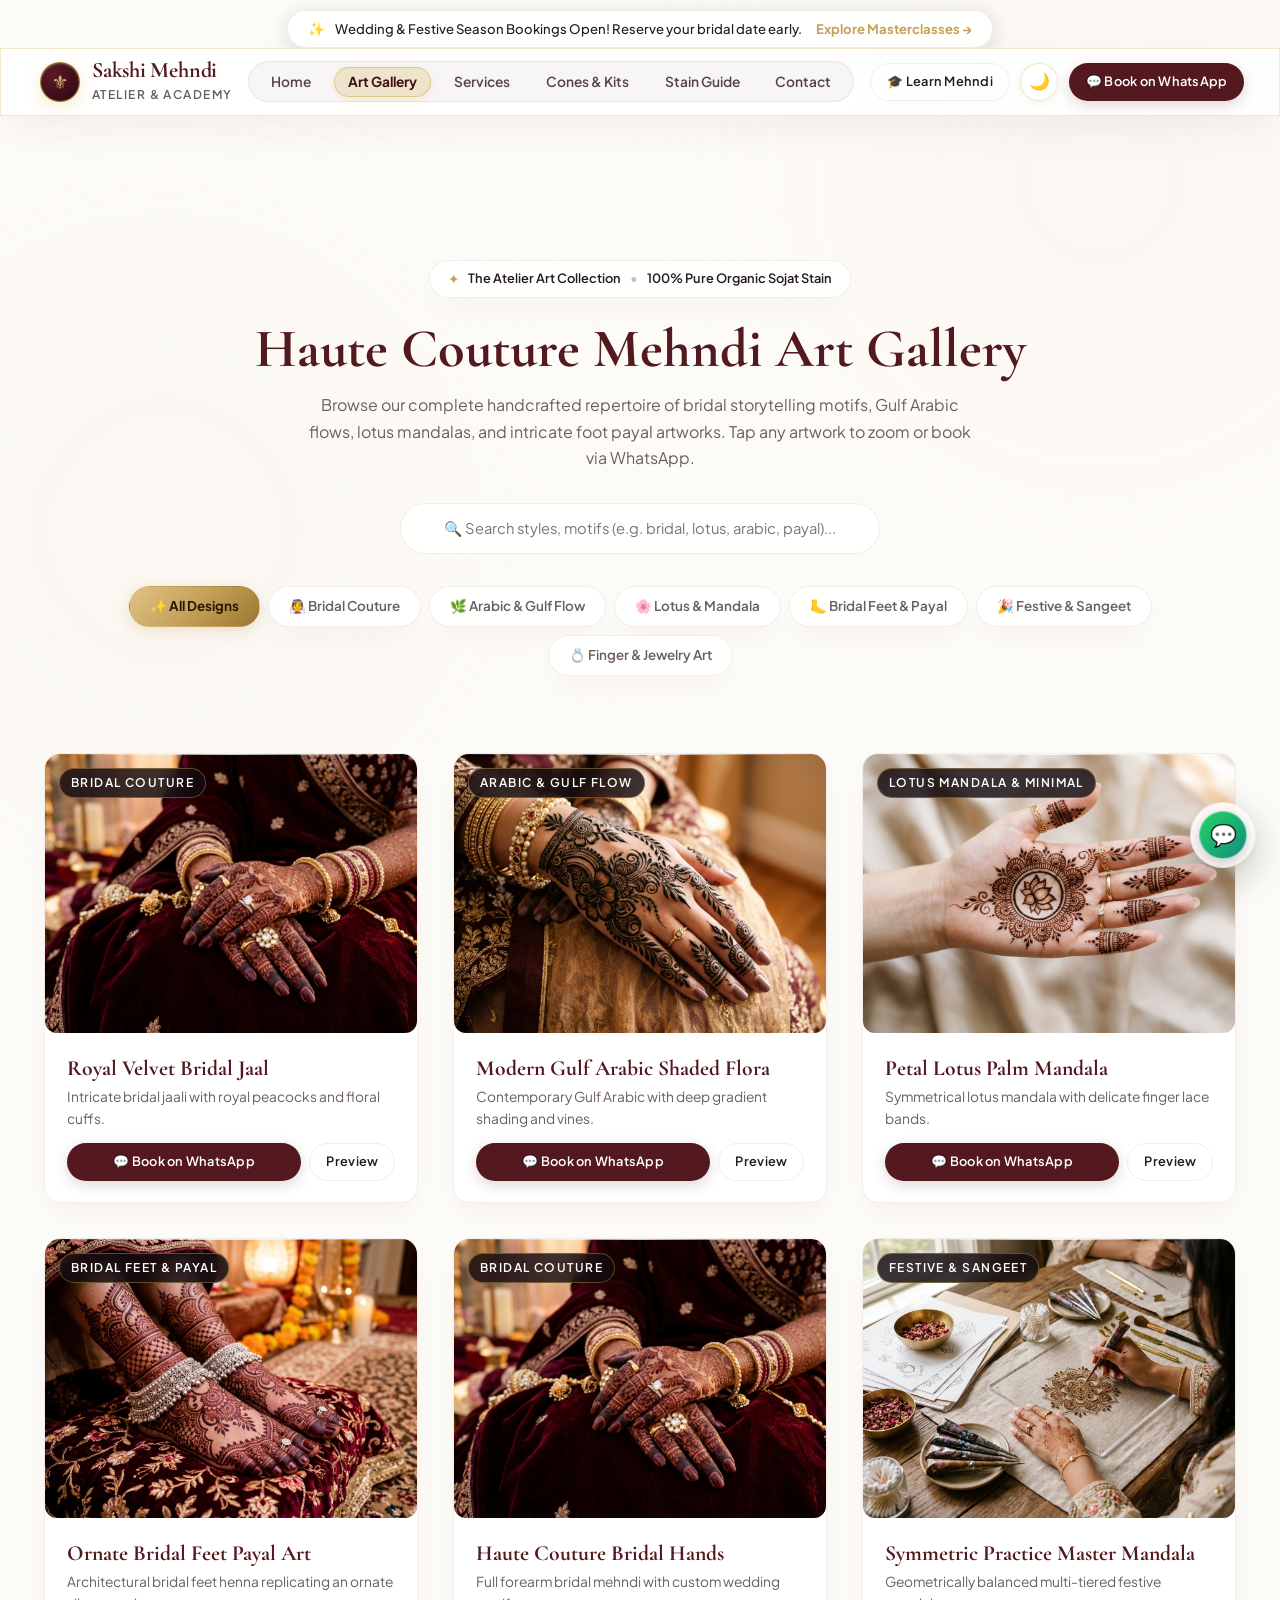
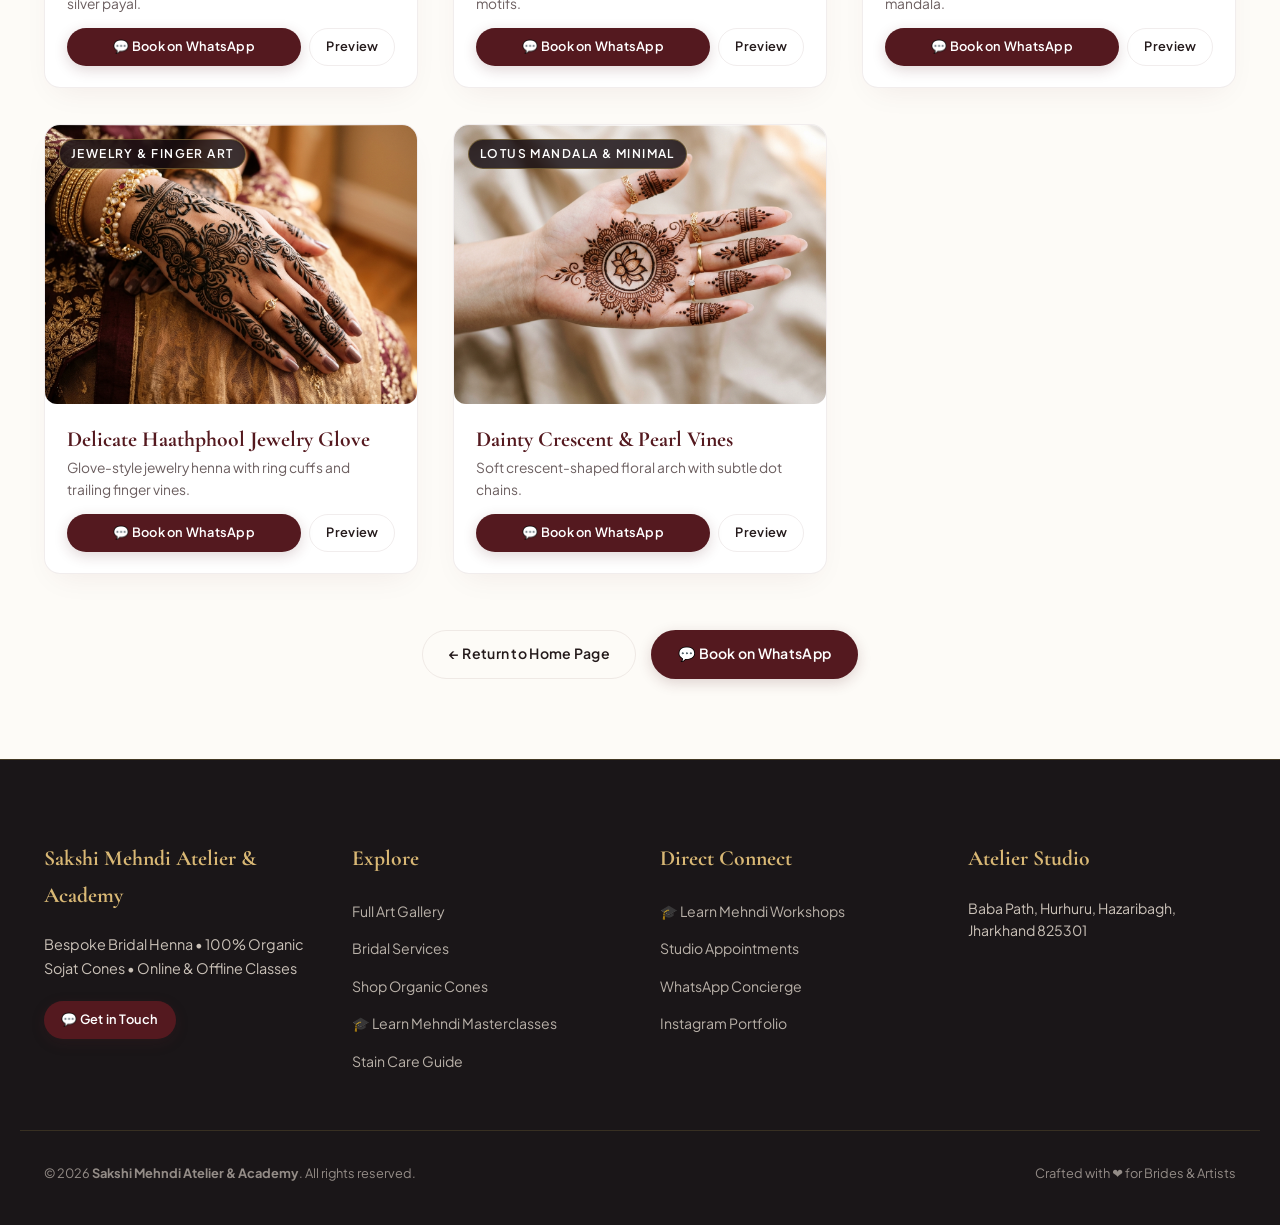
==== commit f1173cfe: "Remove email and optimize silky smooth scroll performance" ====
--- a/gallery.html
+++ b/gallery.html
@@ -28,7 +28,7 @@
   <link href="https://fonts.googleapis.com/css2?family=Cormorant+Garamond:ital,wght@0,500;0,600;0,700;1,500;1,600;1,700&family=Plus+Jakarta+Sans:wght@400;500;600;700&display=swap" rel="stylesheet" />
 
   <!-- Stylesheet -->
-  <link rel="stylesheet" href="assets/css/style.css?v=3.8" />
+  <link rel="stylesheet" href="assets/css/style.css?v=3.9" />
 </head>
 <body class="gallery-page-body">
 
@@ -412,15 +412,9 @@
             </div>
           </div>
 
-          <div style="display: grid; grid-template-columns: 1fr 1fr; gap: 1rem;">
-            <div class="form-group">
-              <label class="form-label">Email Address</label>
-              <input type="email" id="admin-email" class="form-input" />
-            </div>
-            <div class="form-group">
-              <label class="form-label">City &amp; Coverage Area</label>
-              <input type="text" id="admin-city" class="form-input" />
-            </div>
+          <div class="form-group">
+            <label class="form-label">City &amp; Coverage Area</label>
+            <input type="text" id="admin-city" class="form-input" />
           </div>
 
           <div class="form-group">
@@ -1025,9 +1019,9 @@
   </aside>
 
   <!-- Scripts -->
-  <script src="assets/js/data.js?v=3.8"></script>
-  <script src="assets/js/app.js?v=3.8"></script>
-  <script type="module" src="assets/js/firebase-init.js?v=3.8"></script>
+  <script src="assets/js/data.js?v=3.9"></script>
+  <script src="assets/js/app.js?v=3.9"></script>
+  <script type="module" src="assets/js/firebase-init.js?v=3.9"></script>
   </body>
 </html>
 
--- a/assets/css/style.css
+++ b/assets/css/style.css
@@ -132,7 +132,7 @@
 }
 
 html {
-  scroll-behavior: smooth;
+  /* scroll-behavior smooth moved to in-page anchors for native 120Hz wheel response */
   scroll-padding-top: 5.5rem;
   font-size: 16px;
   -webkit-font-smoothing: antialiased;
@@ -3326,7 +3326,7 @@
   overflow-y: hidden !important;
   gap: 1.5rem !important;
   padding: 0.75rem 0.5rem 1.85rem 0.5rem !important;
-  scroll-snap-type: x proximity;
+  /* scroll-snap-type on desktop removed for zero-friction wheel glide */
   -webkit-overflow-scrolling: touch;
   scrollbar-width: thin;
   scrollbar-color: var(--theme-gold) rgba(255, 255, 255, 0.08);
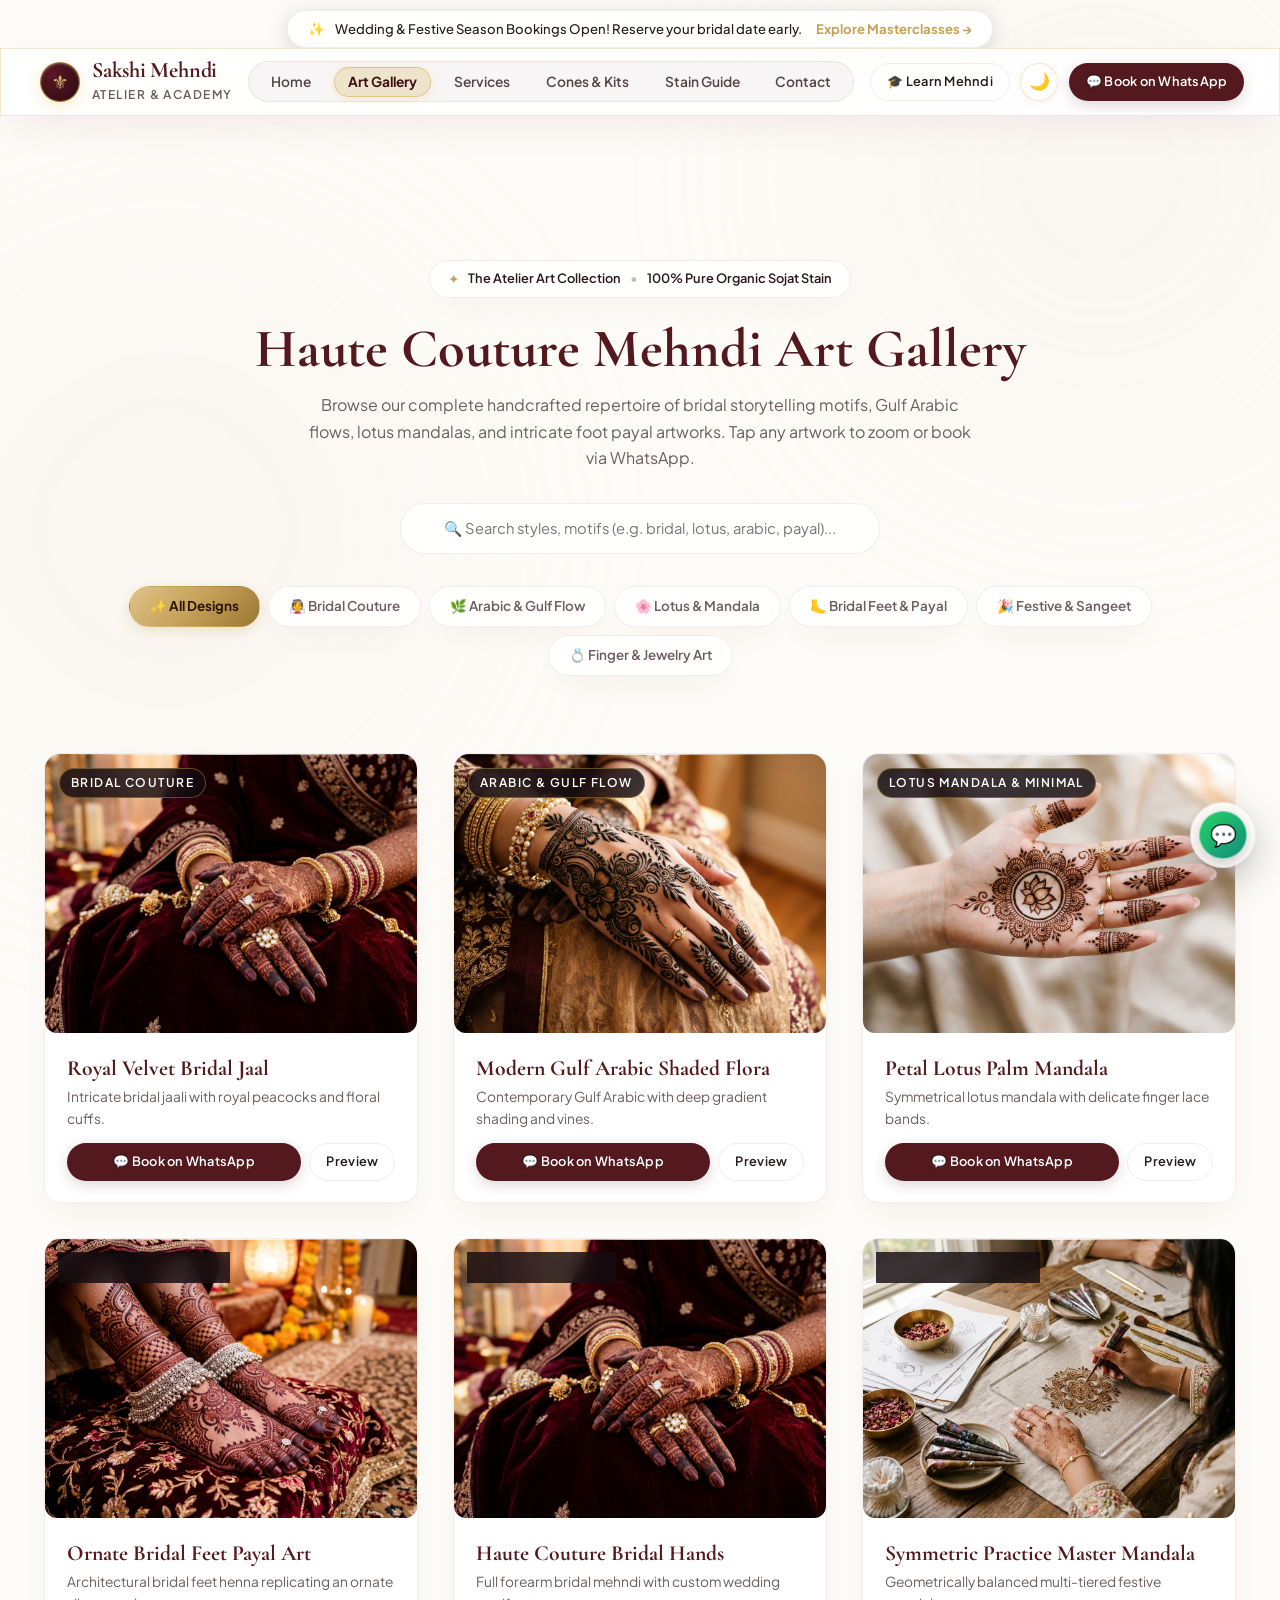
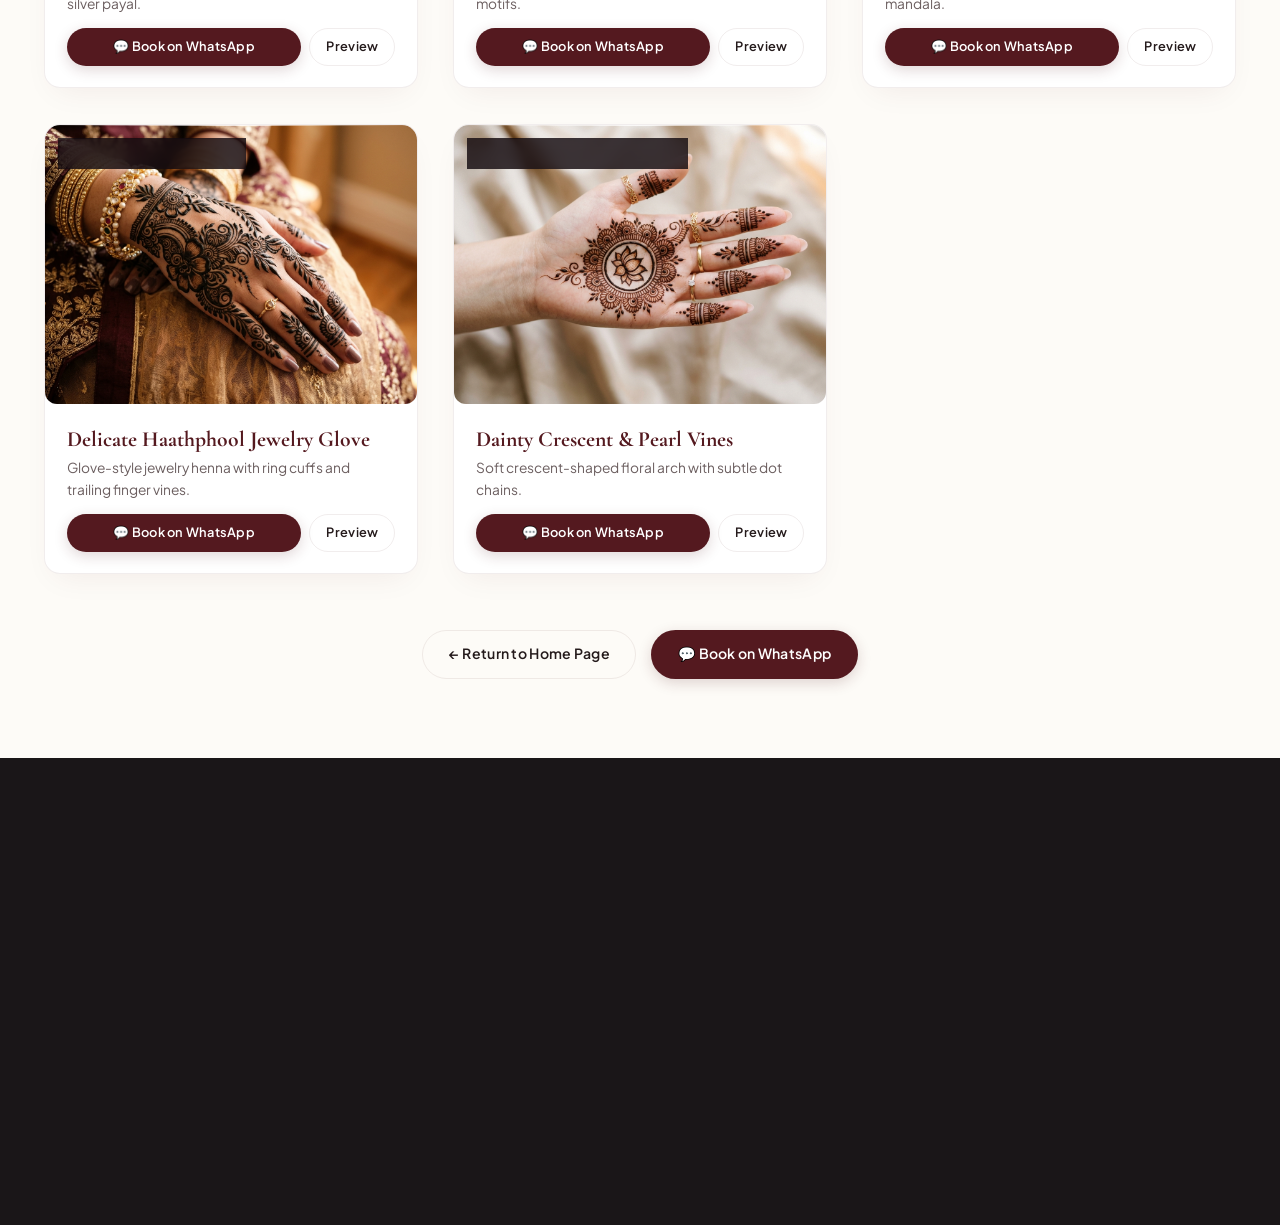
==== commit 1fb9a9d0: "Fix Google Maps link input sanitizer, sync, and make studio addresses clickable" ====
--- a/gallery.html
+++ b/gallery.html
@@ -22,13 +22,23 @@
   <meta name="robots" content="index, follow" />
   <link rel="canonical" href="https://mehndi-by-sakshi.netlify.app/gallery.html" />
 
+  <!-- Official Favicons & App Icons for Google Search & Browsers -->
+  <link rel="icon" type="image/svg+xml" href="assets/images/favicon.svg" />
+  <link rel="icon" type="image/png" sizes="192x192" href="assets/images/favicon-192.png" />
+  <link rel="icon" type="image/png" sizes="48x48" href="assets/images/favicon-48.png" />
+  <link rel="apple-touch-icon" sizes="180x180" href="apple-touch-icon.png" />
+  <link rel="shortcut icon" href="favicon.ico" />
+  <meta property="og:site_name" content="Sakshi Mehndi" />
+  <meta name="application-name" content="Sakshi Mehndi" />
+  <meta name="apple-mobile-web-app-title" content="Sakshi Mehndi" />
+
   <!-- Google Web Fonts -->
   <link rel="preconnect" href="https://fonts.googleapis.com" />
   <link rel="preconnect" href="https://fonts.gstatic.com" crossorigin />
   <link href="https://fonts.googleapis.com/css2?family=Cormorant+Garamond:ital,wght@0,500;0,600;0,700;1,500;1,600;1,700&family=Plus+Jakarta+Sans:wght@400;500;600;700&display=swap" rel="stylesheet" />
 
   <!-- Stylesheet -->
-  <link rel="stylesheet" href="assets/css/style.css?v=3.9" />
+  <link rel="stylesheet" href="assets/css/style.css?v=4.0" />
 </head>
 <body class="gallery-page-body">
 
@@ -435,7 +445,7 @@
 
           <div class="form-group">
             <label class="form-label">Google Maps Location Link</label>
-            <input type="url" id="admin-maps-url" class="form-input" />
+            <input type="text" id="admin-maps-url" class="form-input" placeholder="e.g. https://maps.app.goo.gl/... or paste Google Maps share link" />
           </div>
 
           <div class="form-group">
@@ -1019,9 +1029,9 @@
   </aside>
 
   <!-- Scripts -->
-  <script src="assets/js/data.js?v=3.9"></script>
-  <script src="assets/js/app.js?v=3.9"></script>
-  <script type="module" src="assets/js/firebase-init.js?v=3.9"></script>
+  <script src="assets/js/data.js?v=4.0"></script>
+  <script src="assets/js/app.js?v=4.0"></script>
+  <script type="module" src="assets/js/firebase-init.js?v=4.0"></script>
   </body>
 </html>
 
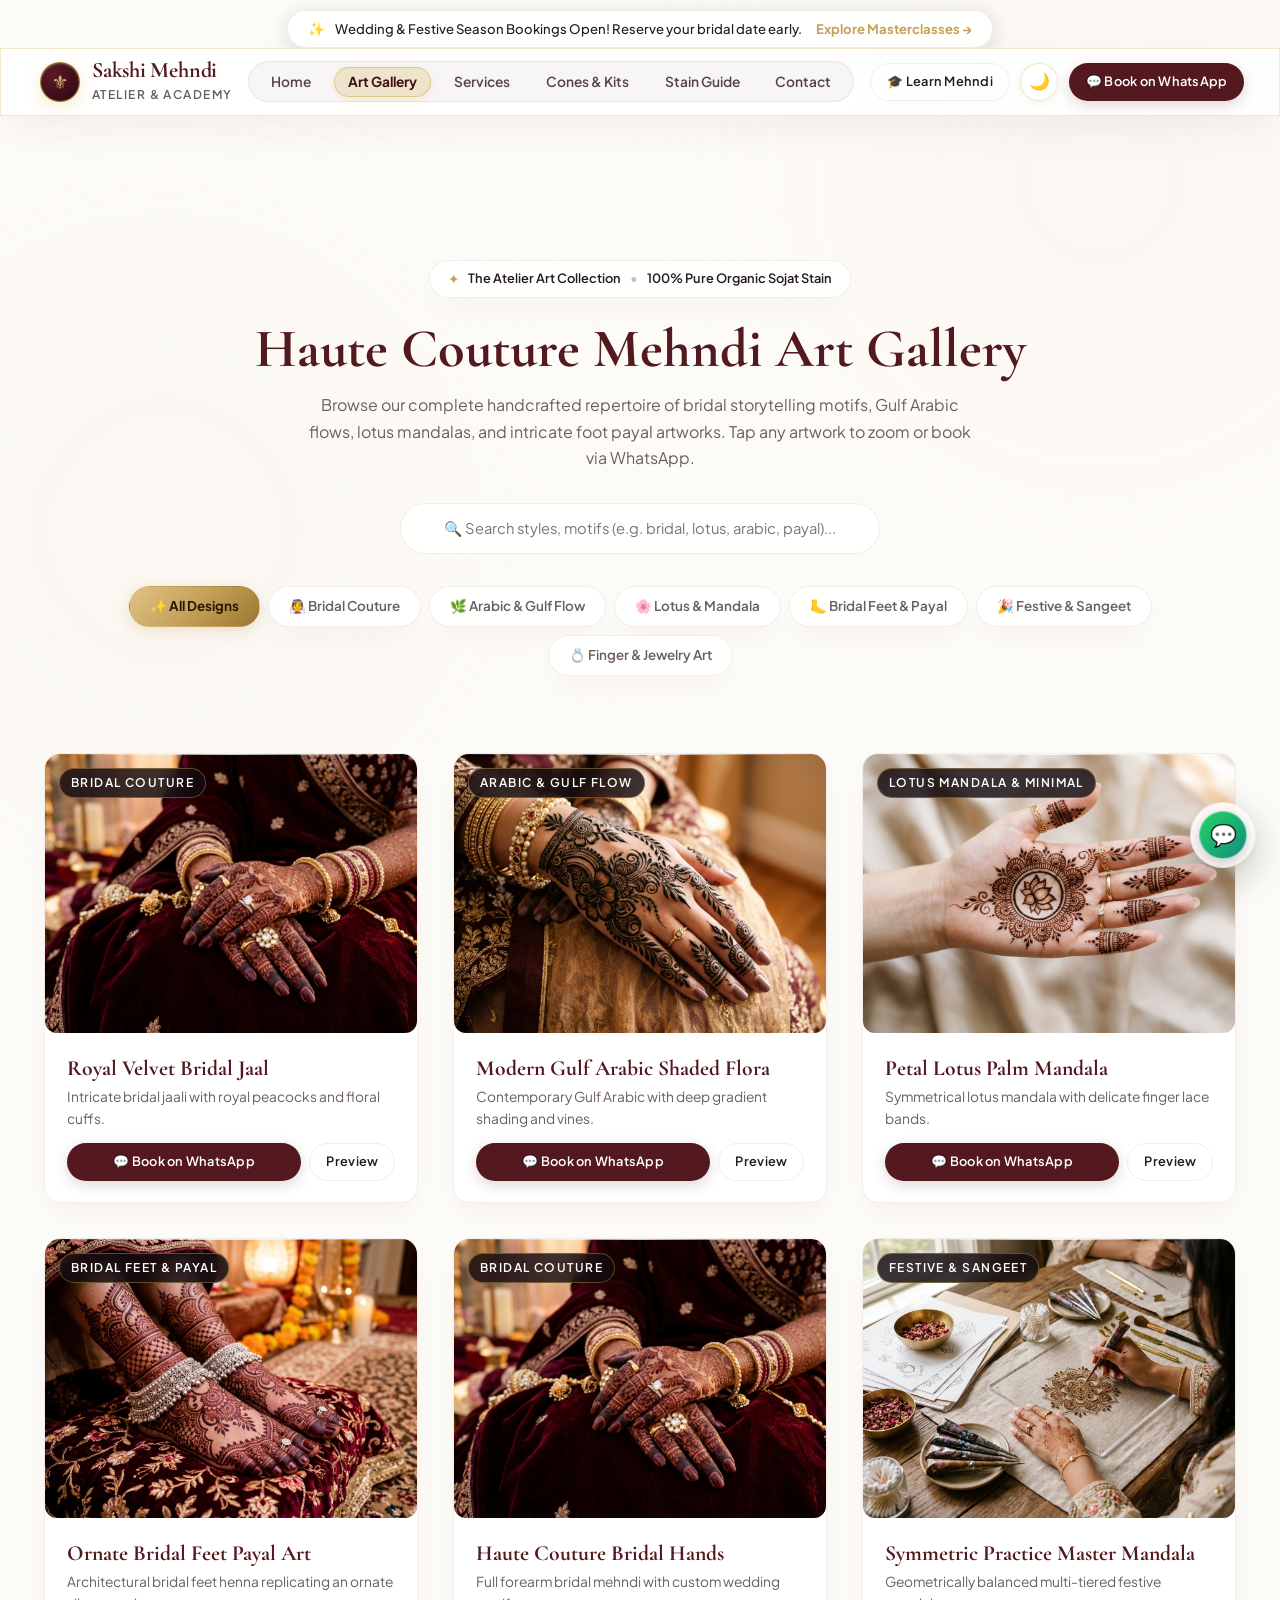
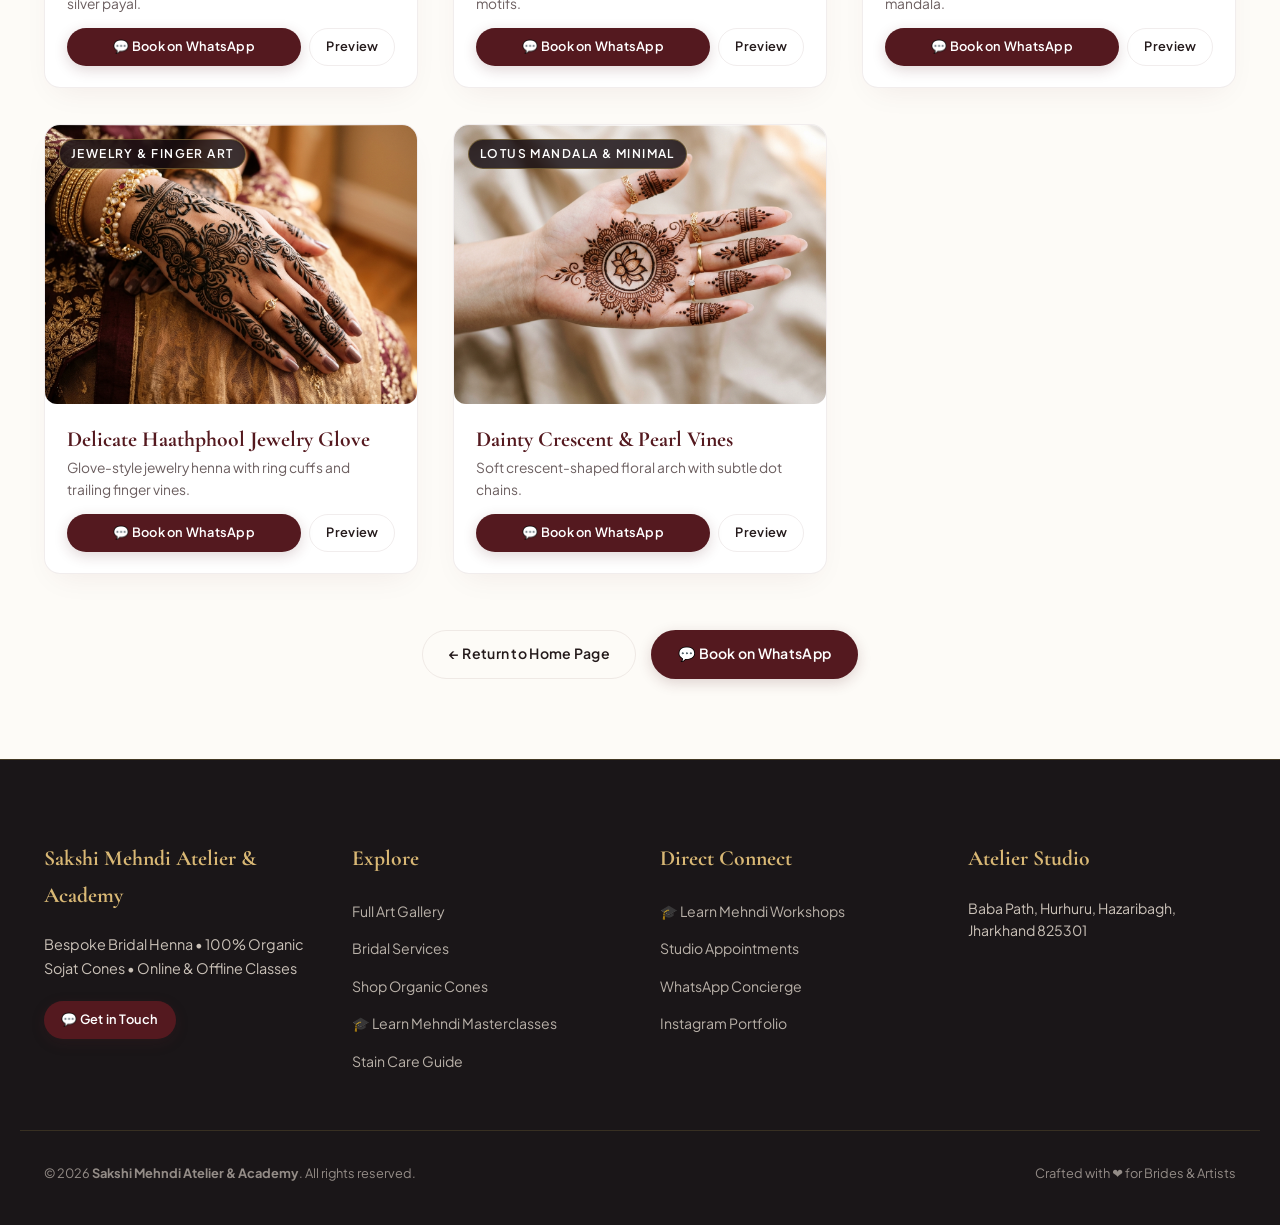
==== commit cb9a6703: "Enable multiple image bulk upload, optional artwork title/desc, and Customer Gallery category" ====
--- a/gallery.html
+++ b/gallery.html
@@ -38,7 +38,7 @@
   <link href="https://fonts.googleapis.com/css2?family=Cormorant+Garamond:ital,wght@0,500;0,600;0,700;1,500;1,600;1,700&family=Plus+Jakarta+Sans:wght@400;500;600;700&display=swap" rel="stylesheet" />
 
   <!-- Stylesheet -->
-  <link rel="stylesheet" href="assets/css/style.css?v=4.0" />
+  <link rel="stylesheet" href="assets/css/style.css?v=4.1" />
 </head>
 <body class="gallery-page-body">
 
@@ -602,18 +602,19 @@
             <h5 style="font-weight: 700; color: var(--theme-primary); margin-bottom: 0.75rem;" id="art-form-title">
               Add or Edit Mehndi Artwork
             </h5>
-            <form onsubmit="AdminPortal.saveArtwork(event)">
+                        <form onsubmit="AdminPortal.saveArtwork(event)">
               <input type="hidden" id="art-edit-id" />
               
               <div style="display: grid; grid-template-columns: 1fr 1fr; gap: 1rem;">
                 <div class="form-group">
-                  <label class="form-label">Artwork Title *</label>
-                  <input type="text" id="art-title-input" class="form-input" placeholder="e.g. Royal Rajasthani Bridal Jaal" required />
+                  <label class="form-label">Artwork Title <span style="font-weight: normal; color: var(--theme-text-muted);">(Optional)</span></label>
+                  <input type="text" id="art-title-input" class="form-input" placeholder="Optional — e.g. Royal Bridal Jaal (or leave blank)" />
                 </div>
                 <div class="form-group">
                   <label class="form-label">Category</label>
                   <select id="art-category-input" class="form-select">
                     <option value="bridal">👰 Bridal Couture</option>
+                    <option value="customer">📸 Customer's Gallery (Real Brides)</option>
                     <option value="arabic">🌿 Arabic &amp; Gulf Flow</option>
                     <option value="minimal">🌸 Lotus Mandala &amp; Minimal</option>
                     <option value="feet">🦶 Bridal Feet &amp; Payal</option>
@@ -634,11 +635,11 @@
                 </div>
               </div>
 
-              <!-- Image Input Options -->
+              <!-- Image Input Options (Bulk Multi-Select Enabled) -->
               <div style="display: grid; grid-template-columns: 1fr 1fr; gap: 1rem; align-items: flex-end;">
                 <div class="form-group">
-                  <label class="form-label">Upload Photo from Device (Instant Base64)</label>
-                  <input type="file" id="art-image-file" class="form-input" accept="image/*" />
+                  <label class="form-label">Upload Photo(s) from Device <span style="font-weight: 700; color: var(--theme-gold);">(Select Multiple Photos!)</span></label>
+                  <input type="file" id="art-image-file" class="form-input" accept="image/*" multiple />
                 </div>
                 <div class="form-group">
                   <label class="form-label">Or Image URL</label>
@@ -646,13 +647,15 @@
                 </div>
               </div>
 
+              <div id="art-multi-preview" style="display: none; margin: 0.6rem 0; padding: 0.75rem; background: var(--theme-bg-subtle); border-radius: 8px; border: 1.5px dashed var(--theme-gold);"></div>
+
               <div style="margin: 0.5rem 0;">
                 <img id="art-img-preview" src="" alt="Preview" style="display: none; max-height: 120px; border-radius: 6px; border: 1px solid var(--theme-border);" />
               </div>
 
               <div class="form-group">
-                <label class="form-label">Design Description</label>
-                <textarea id="art-desc-input" class="form-textarea" rows="2" placeholder="Describe the motifs, stain, and occasion..."></textarea>
+                <label class="form-label">Design Description <span style="font-weight: normal; color: var(--theme-text-muted);">(Optional)</span></label>
+                <textarea id="art-desc-input" class="form-textarea" rows="2" placeholder="Optional description — or leave completely blank..."></textarea>
               </div>
 
               <div style="display: flex; gap: 0.75rem;">
@@ -1029,9 +1032,9 @@
   </aside>
 
   <!-- Scripts -->
-  <script src="assets/js/data.js?v=4.0"></script>
-  <script src="assets/js/app.js?v=4.0"></script>
-  <script type="module" src="assets/js/firebase-init.js?v=4.0"></script>
+  <script src="assets/js/data.js?v=4.1"></script>
+  <script src="assets/js/app.js?v=4.1"></script>
+  <script type="module" src="assets/js/firebase-init.js?v=4.1"></script>
   </body>
 </html>
 
